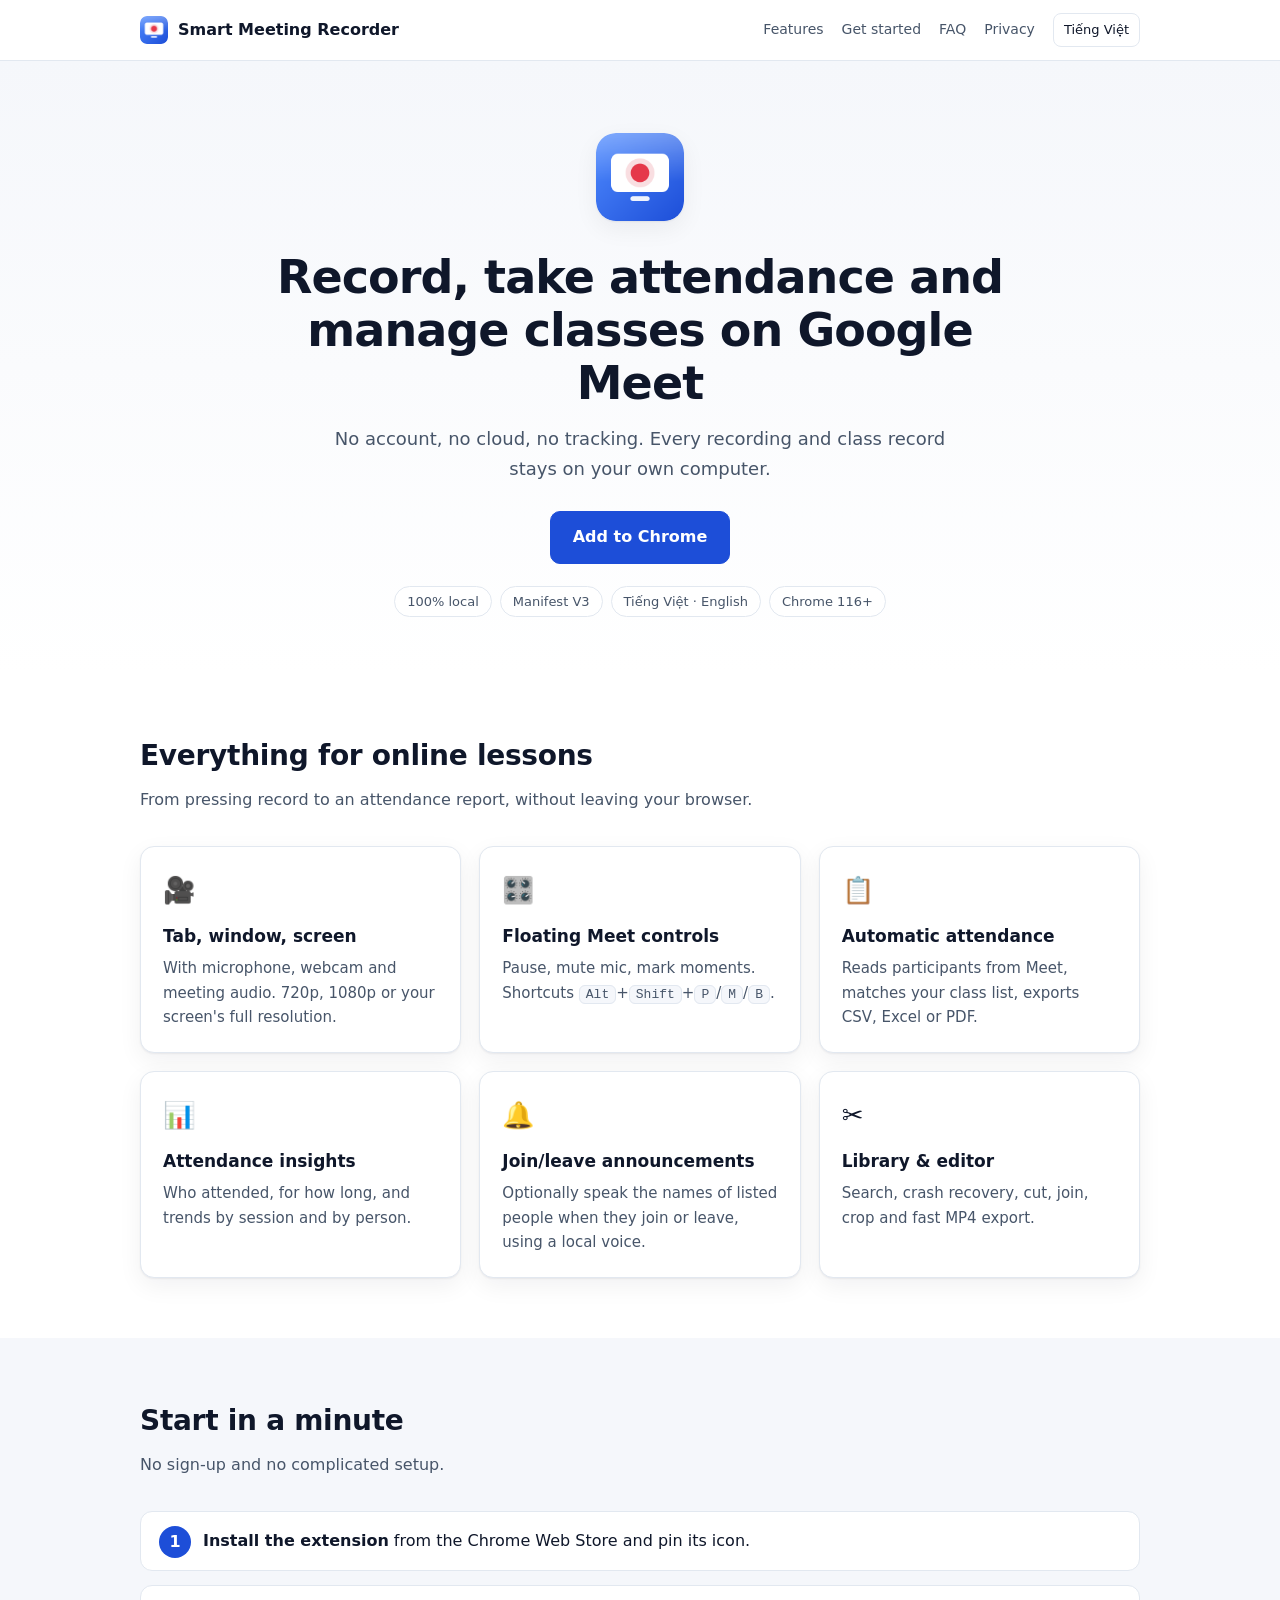
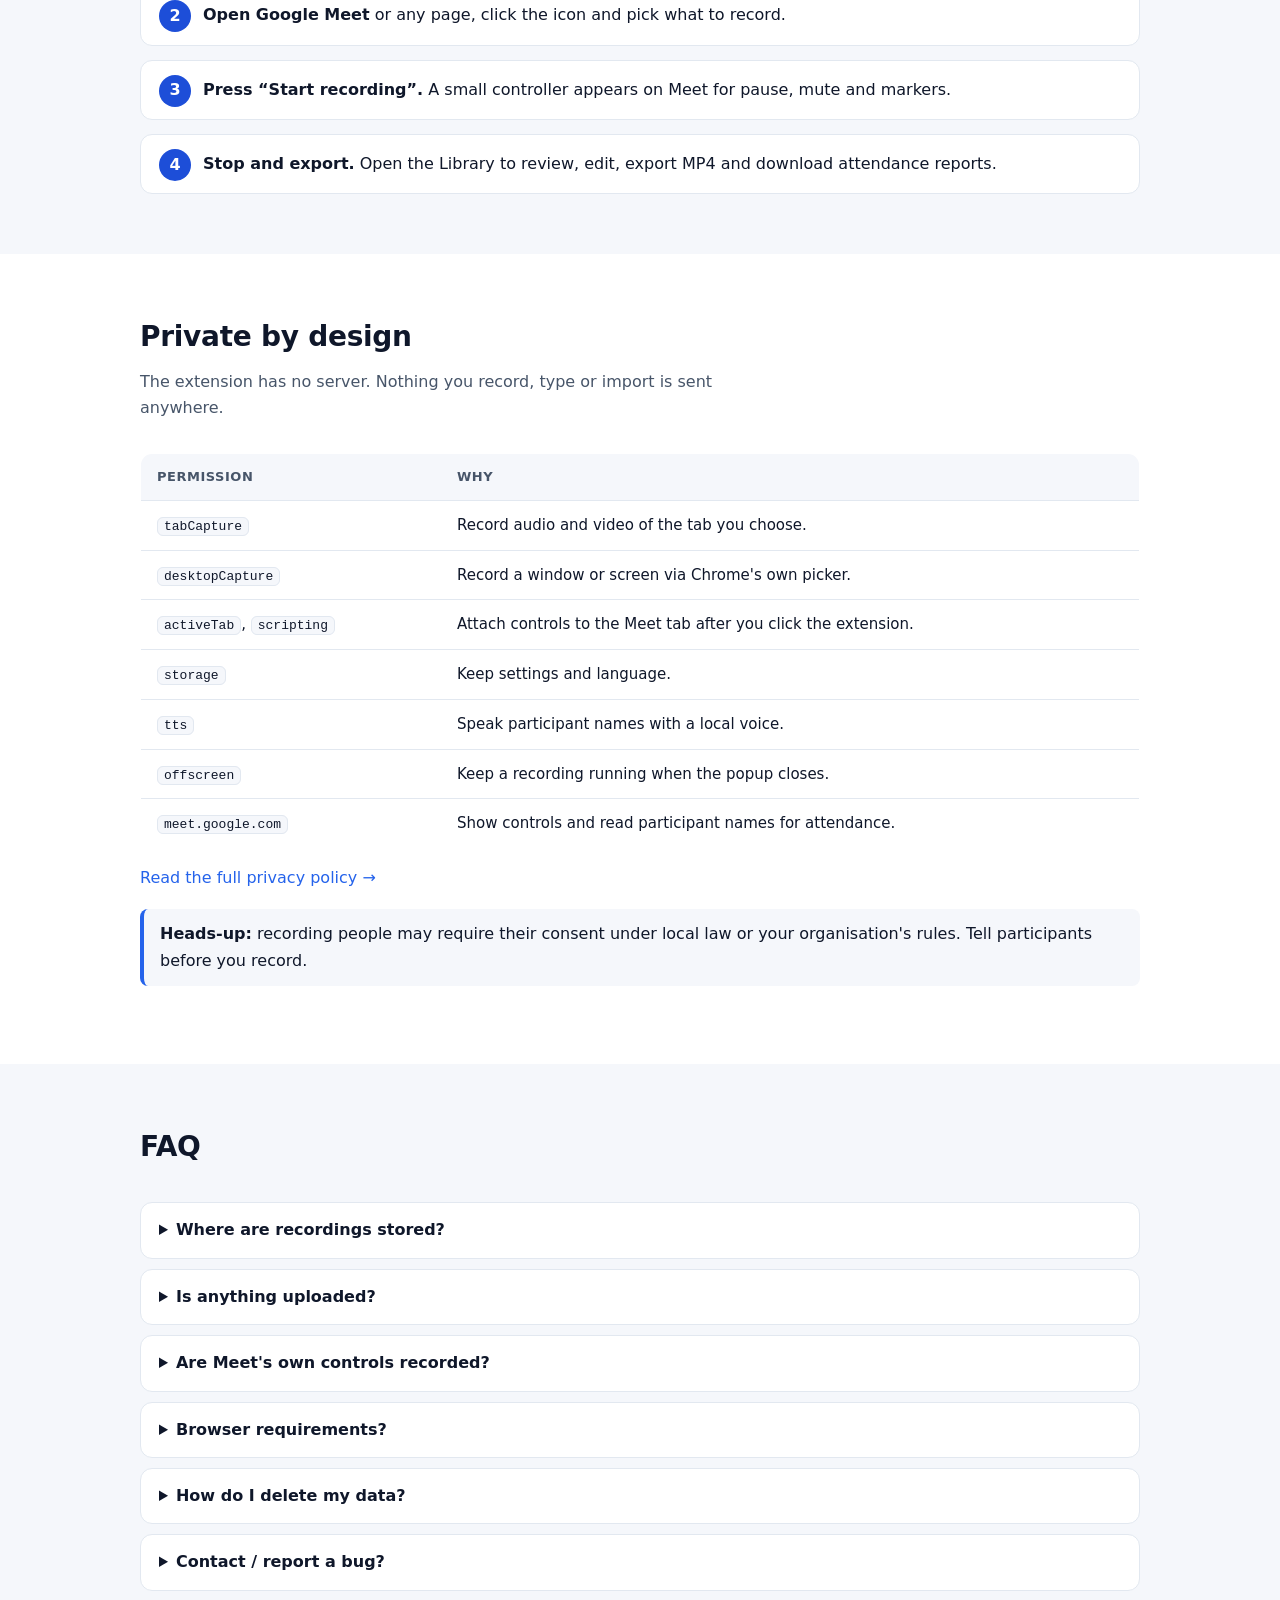
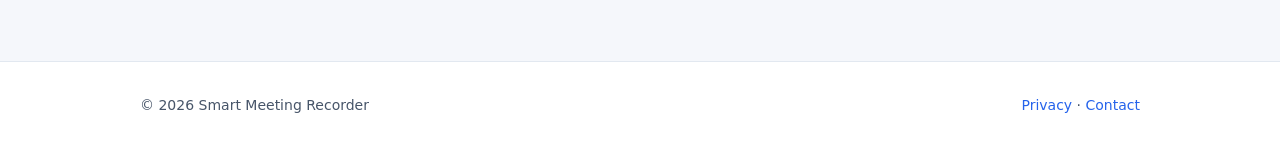
==== index.html @ 521e9485 "Initial site: Smart Meeting Recorder landing and privacy policy Co-Authored-By: Claude Sonnet 5.5 <n" ====
<!doctype html>
<html lang="vi">
<head>
<meta charset="utf-8">
<meta name="viewport" content="width=device-width,initial-scale=1">
<title>Smart Meeting Recorder & Classroom Manager</title>
<meta name="description" content="Ghi hình, điểm danh và quản lý lớp học cho Google Meet. Mọi dữ liệu nằm trên máy bạn. / Record, take attendance and manage classes on Google Meet — 100% local.">
<link rel="icon" href="favicon.png">
<link rel="stylesheet" href="style.css">
<script src="lang.js"></script>
</head>
<body data-tvi="Smart Meeting Recorder & Classroom Manager — Ghi hình Google Meet" data-ten="Smart Meeting Recorder & Classroom Manager — Record Google Meet">
<header class="nav"><div class="wrap">
  <a class="brand" href="./"><img src="icon-128.png" alt=""><span>Smart Meeting Recorder</span></a>
  <nav>
    <a class="hide-sm" href="#features"><span data-l="vi">Tính năng</span><span data-l="en">Features</span></a>
    <a class="hide-sm" href="#start"><span data-l="vi">Bắt đầu</span><span data-l="en">Get started</span></a>
    <a class="hide-sm" href="#faq">FAQ</a>
    <a href="privacy.html"><span data-l="vi">Quyền riêng tư</span><span data-l="en">Privacy</span></a>
    <button class="lang" id="lang" type="button">English</button>
  </nav>
</div></header>

<main>
<div class="hero"><div class="wrap">
  <img class="logo" src="icon-128.png" alt="Smart Meeting Recorder">
  <h1><span data-l="vi">Ghi hình, điểm danh và quản lý lớp học trên Google Meet</span><span data-l="en">Record, take attendance and manage classes on Google Meet</span></h1>
  <p class="lead"><span data-l="vi">Không tài khoản, không đám mây, không theo dõi. Mọi bản ghi và dữ liệu lớp nằm ngay trên máy của bạn.</span><span data-l="en">No account, no cloud, no tracking. Every recording and class record stays on your own computer.</span></p>
  <div class="btns">
    <a class="btn primary" href="__STORE_URL__"><span data-l="vi">Cài từ Chrome Web Store</span><span data-l="en">Add to Chrome</span></a>
  </div>
  <div class="badges"><span class="badge">100% local</span><span class="badge">Manifest V3</span><span class="badge">Tiếng Việt · English</span><span class="badge">Chrome 116+</span></div>
</div></div>

<section id="features"><div class="wrap">
  <h2><span data-l="vi">Mọi thứ cho buổi học trực tuyến</span><span data-l="en">Everything for online lessons</span></h2>
  <p class="sub"><span data-l="vi">Từ lúc bấm ghi đến lúc có báo cáo chuyên cần, không cần rời trình duyệt.</span><span data-l="en">From pressing record to an attendance report, without leaving your browser.</span></p>
  <div class="grid">
    <div class="card"><div class="ic">🎥</div><h3><span data-l="vi">Ghi tab, cửa sổ, màn hình</span><span data-l="en">Tab, window, screen</span></h3><p><span data-l="vi">Kèm micro, webcam và âm thanh cuộc họp. 720p, 1080p hoặc độ phân giải thật của màn hình.</span><span data-l="en">With microphone, webcam and meeting audio. 720p, 1080p or your screen's full resolution.</span></p></div>
    <div class="card"><div class="ic">🎛️</div><h3><span data-l="vi">Điều khiển nổi trên Meet</span><span data-l="en">Floating Meet controls</span></h3><p><span data-l="vi">Tạm dừng, tắt mic, đánh dấu mốc. Phím tắt <kbd>Alt</kbd>+<kbd>Shift</kbd>+<kbd>P</kbd>/<kbd>M</kbd>/<kbd>B</kbd>.</span><span data-l="en">Pause, mute mic, mark moments. Shortcuts <kbd>Alt</kbd>+<kbd>Shift</kbd>+<kbd>P</kbd>/<kbd>M</kbd>/<kbd>B</kbd>.</span></p></div>
    <div class="card"><div class="ic">📋</div><h3><span data-l="vi">Điểm danh tự động</span><span data-l="en">Automatic attendance</span></h3><p><span data-l="vi">Đọc người tham gia từ Meet, ghép với danh sách lớp, xuất CSV, Excel hoặc PDF.</span><span data-l="en">Reads participants from Meet, matches your class list, exports CSV, Excel or PDF.</span></p></div>
    <div class="card"><div class="ic">📊</div><h3><span data-l="vi">Thống kê chuyên cần</span><span data-l="en">Attendance insights</span></h3><p><span data-l="vi">Ai tham dự, bao lâu, xu hướng theo từng buổi và từng học viên.</span><span data-l="en">Who attended, for how long, and trends by session and by person.</span></p></div>
    <div class="card"><div class="ic">🔔</div><h3><span data-l="vi">Đọc thông báo ra/vào</span><span data-l="en">Join/leave announcements</span></h3><p><span data-l="vi">Tùy chọn đọc tên người trong danh sách khi họ vào hoặc rời phòng, bằng giọng đọc cục bộ.</span><span data-l="en">Optionally speak the names of listed people when they join or leave, using a local voice.</span></p></div>
    <div class="card"><div class="ic">✂️</div><h3><span data-l="vi">Thư viện &amp; trình chỉnh sửa</span><span data-l="en">Library &amp; editor</span></h3><p><span data-l="vi">Tìm kiếm, khôi phục khi sự cố, cắt, ghép, cắt khung hình và xuất MP4 nhanh.</span><span data-l="en">Search, crash recovery, cut, join, crop and fast MP4 export.</span></p></div>
  </div>
</div></section>

<section class="alt" id="start"><div class="wrap">
  <h2><span data-l="vi">Bắt đầu trong một phút</span><span data-l="en">Start in a minute</span></h2>
  <p class="sub"><span data-l="vi">Không cần đăng ký hay cấu hình phức tạp.</span><span data-l="en">No sign-up and no complicated setup.</span></p>
  <ol class="steps">
    <li><span data-l="vi"><b>Cài extension</b> từ Chrome Web Store và ghim biểu tượng lên thanh công cụ.</span><span data-l="en"><b>Install the extension</b> from the Chrome Web Store and pin its icon.</span></li>
    <li><span data-l="vi"><b>Mở Google Meet</b> hoặc bất kỳ trang nào, bấm biểu tượng và chọn nguồn ghi.</span><span data-l="en"><b>Open Google Meet</b> or any page, click the icon and pick what to record.</span></li>
    <li><span data-l="vi"><b>Bấm “Bắt đầu ghi”.</b> Thanh điều khiển nhỏ xuất hiện trên Meet để tạm dừng, tắt mic hay đánh dấu.</span><span data-l="en"><b>Press “Start recording”.</b> A small controller appears on Meet for pause, mute and markers.</span></li>
    <li><span data-l="vi"><b>Dừng và xuất.</b> Mở Thư viện để xem, chỉnh sửa, xuất MP4 và tải báo cáo điểm danh.</span><span data-l="en"><b>Stop and export.</b> Open the Library to review, edit, export MP4 and download attendance reports.</span></li>
  </ol>
</div></section>

<section id="privacy"><div class="wrap">
  <h2><span data-l="vi">Quyền riêng tư là mặc định</span><span data-l="en">Private by design</span></h2>
  <p class="sub"><span data-l="vi">Extension không có máy chủ. Không gì bạn ghi, gõ hay nhập được gửi đi đâu.</span><span data-l="en">The extension has no server. Nothing you record, type or import is sent anywhere.</span></p>
  <table>
    <tr><th><span data-l="vi">Quyền</span><span data-l="en">Permission</span></th><th><span data-l="vi">Dùng để</span><span data-l="en">Why</span></th></tr>
    <tr><td><code>tabCapture</code></td><td><span data-l="vi">Ghi âm thanh và hình của tab bạn chọn.</span><span data-l="en">Record audio and video of the tab you choose.</span></td></tr>
    <tr><td><code>desktopCapture</code></td><td><span data-l="vi">Ghi cửa sổ hoặc màn hình qua hộp chọn của Chrome.</span><span data-l="en">Record a window or screen via Chrome's own picker.</span></td></tr>
    <tr><td><code>activeTab</code>, <code>scripting</code></td><td><span data-l="vi">Gắn thanh điều khiển vào tab Meet sau khi bạn bấm extension.</span><span data-l="en">Attach controls to the Meet tab after you click the extension.</span></td></tr>
    <tr><td><code>storage</code></td><td><span data-l="vi">Lưu cài đặt và ngôn ngữ.</span><span data-l="en">Keep settings and language.</span></td></tr>
    <tr><td><code>tts</code></td><td><span data-l="vi">Đọc tên người tham gia bằng giọng đọc cục bộ.</span><span data-l="en">Speak participant names with a local voice.</span></td></tr>
    <tr><td><code>offscreen</code></td><td><span data-l="vi">Giữ bản ghi chạy khi popup đóng.</span><span data-l="en">Keep a recording running when the popup closes.</span></td></tr>
    <tr><td><code>meet.google.com</code></td><td><span data-l="vi">Hiện thanh điều khiển và đọc tên người tham gia để điểm danh.</span><span data-l="en">Show controls and read participant names for attendance.</span></td></tr>
  </table>
  <p style="margin-top:16px"><a href="privacy.html"><span data-l="vi">Đọc chính sách quyền riêng tư đầy đủ →</span><span data-l="en">Read the full privacy policy →</span></a></p>
  <div class="note"><span data-l="vi"><b>Lưu ý:</b> ghi hình người khác có thể cần sự đồng ý theo pháp luật hoặc quy định của tổ chức. Hãy thông báo cho người tham gia trước khi ghi.</span><span data-l="en"><b>Heads-up:</b> recording people may require their consent under local law or your organisation's rules. Tell participants before you record.</span></div>
</div></section>

<section class="alt" id="faq"><div class="wrap">
  <h2>FAQ</h2><p class="sub"></p>
  <details><summary><span data-l="vi">Bản ghi được lưu ở đâu?</span><span data-l="en">Where are recordings stored?</span></summary><p><span data-l="vi">Trong bộ nhớ cục bộ của hồ sơ Chrome (IndexedDB). Xuất file khi bạn muốn giữ ngoài trình duyệt.</span><span data-l="en">In your Chrome profile's local storage (IndexedDB). Export a file whenever you want a copy outside the browser.</span></p></details>
  <details><summary><span data-l="vi">Có tải gì lên mạng không?</span><span data-l="en">Is anything uploaded?</span></summary><p><span data-l="vi">Không. Không máy chủ, không thống kê, không quảng cáo, không mã từ xa.</span><span data-l="en">No. No server, no analytics, no ads, no remote code.</span></p></details>
  <details><summary><span data-l="vi">Có ghi lại thanh điều khiển của Meet không?</span><span data-l="en">Are Meet's own controls recorded?</span></summary><p><span data-l="vi">Mặc định video được cắt phía trên thanh điều khiển nên các nút Meet không xuất hiện trong bản ghi. Có thể tắt trong Cài đặt.</span><span data-l="en">By default the video is cropped above the control bar so Meet's buttons stay out of the recording. You can turn this off in Settings.</span></p></details>
  <details><summary><span data-l="vi">Yêu cầu trình duyệt?</span><span data-l="en">Browser requirements?</span></summary><p><span data-l="vi">Chrome (hoặc trình duyệt Chromium) bản 116 trở lên trên máy tính.</span><span data-l="en">Desktop Chrome (or a Chromium browser) version 116 or later.</span></p></details>
  <details><summary><span data-l="vi">Làm sao xóa dữ liệu?</span><span data-l="en">How do I delete my data?</span></summary><p><span data-l="vi">Xóa từng bản ghi hoặc lớp trong Thư viện, hoặc gỡ extension / xóa dữ liệu trang để xóa tất cả.</span><span data-l="en">Delete a recording or class in the Library, or remove the extension / clear its site data to erase everything.</span></p></details>
  <details><summary><span data-l="vi">Liên hệ / báo lỗi?</span><span data-l="en">Contact / report a bug?</span></summary><p><a href="mailto:mvmanh@gmail.com">mvmanh@gmail.com</a></p></details>
</div></section>
</main>

<footer><div class="wrap">
  <span>© 2026 Smart Meeting Recorder</span>
  <span><a href="privacy.html"><span data-l="vi">Quyền riêng tư</span><span data-l="en">Privacy</span></a> · <a href="mailto:mvmanh@gmail.com"><span data-l="vi">Liên hệ</span><span data-l="en">Contact</span></a></span>
</div></footer>
</body></html>
---- style.css ----
:root{--bg:#fff;--bg2:#f5f7fb;--fg:#0f172a;--muted:#475569;--line:#e2e8f0;--brand:#2563eb;--brand-d:#1d4ed8;--card:#fff;--shadow:0 1px 2px rgba(15,23,42,.06),0 8px 24px rgba(15,23,42,.06)}
@media (prefers-color-scheme:dark){:root{--bg:#0b1220;--bg2:#101a2e;--fg:#e5e9f2;--muted:#9aa7bd;--line:#1f2b44;--brand:#5b9bff;--brand-d:#3b82f6;--card:#121c33;--shadow:0 1px 2px rgba(0,0,0,.4)}}
*{box-sizing:border-box}html{scroll-behavior:smooth}
body{margin:0;background:var(--bg);color:var(--fg);font:16px/1.65 system-ui,-apple-system,"Segoe UI",Roboto,"Helvetica Neue",Arial,sans-serif}
a{color:var(--brand);text-decoration:none}a:hover{text-decoration:underline}
.wrap{max-width:1040px;margin:0 auto;padding:0 20px}
header.nav{position:sticky;top:0;z-index:10;background:color-mix(in srgb,var(--bg) 88%,transparent);backdrop-filter:blur(10px);border-bottom:1px solid var(--line)}
.nav .wrap{display:flex;align-items:center;gap:20px;height:60px}
.brand{display:flex;align-items:center;gap:10px;font-weight:700;color:var(--fg)}.brand img{width:28px;height:28px;border-radius:7px}
.nav nav{margin-left:auto;display:flex;align-items:center;gap:18px;font-size:14px}.nav nav a{color:var(--muted)}.nav nav a:hover{color:var(--fg);text-decoration:none}
.lang{border:1px solid var(--line);background:var(--card);color:var(--fg);border-radius:8px;padding:5px 10px;font:inherit;font-size:13px;cursor:pointer}
.hero{padding:72px 0 56px;background:linear-gradient(180deg,var(--bg2),var(--bg));text-align:center}
.hero img.logo{width:88px;height:88px;border-radius:20px;box-shadow:var(--shadow)}
.hero h1{font-size:clamp(28px,5vw,46px);line-height:1.15;margin:22px auto 14px;max-width:760px;letter-spacing:-.02em}
.hero p.lead{font-size:18px;color:var(--muted);max-width:640px;margin:0 auto 28px}
.btns{display:flex;gap:12px;justify-content:center;flex-wrap:wrap}
.btn{display:inline-block;padding:12px 22px;border-radius:10px;font-weight:600;border:1px solid var(--line);background:var(--card);color:var(--fg)}
.btn:hover{text-decoration:none;border-color:var(--brand)}
.btn.primary{background:var(--brand-d);border-color:var(--brand-d);color:#fff}.btn.primary:hover{filter:brightness(1.08)}
.badges{margin-top:22px;display:flex;gap:8px;justify-content:center;flex-wrap:wrap}
.badge{font-size:13px;padding:4px 12px;border-radius:99px;background:var(--card);border:1px solid var(--line);color:var(--muted)}
section{padding:60px 0}section.alt{background:var(--bg2)}
h2{font-size:28px;letter-spacing:-.01em;margin:0 0 8px}.sub{color:var(--muted);margin:0 0 32px;max-width:640px}
.grid{display:grid;gap:18px;grid-template-columns:repeat(auto-fit,minmax(260px,1fr))}
.card{background:var(--card);border:1px solid var(--line);border-radius:14px;padding:22px;box-shadow:var(--shadow)}
.card h3{margin:0 0 6px;font-size:17px}.card p{margin:0;color:var(--muted);font-size:15px}.card .ic{font-size:26px;margin-bottom:10px}
ol.steps{counter-reset:s;list-style:none;padding:0;margin:0;display:grid;gap:14px}
ol.steps li{counter-increment:s;background:var(--card);border:1px solid var(--line);border-radius:12px;padding:16px 18px 16px 62px;position:relative}
ol.steps li:before{content:counter(s);position:absolute;left:18px;top:14px;width:32px;height:32px;border-radius:50%;background:var(--brand-d);color:#fff;font-weight:700;display:grid;place-items:center}
table{width:100%;border-collapse:collapse;background:var(--card);border:1px solid var(--line);border-radius:12px;overflow:hidden;font-size:15px}
th,td{text-align:left;padding:12px 16px;border-bottom:1px solid var(--line);vertical-align:top}th{background:var(--bg2);font-size:13px;text-transform:uppercase;letter-spacing:.04em;color:var(--muted)}tr:last-child td{border-bottom:0}
code,kbd{font:13px ui-monospace,SFMono-Regular,Menlo,monospace;background:var(--bg2);border:1px solid var(--line);border-radius:6px;padding:1px 6px}
details{background:var(--card);border:1px solid var(--line);border-radius:12px;padding:14px 18px;margin-bottom:10px}summary{cursor:pointer;font-weight:600}details p{color:var(--muted);margin:10px 0 0}
footer{border-top:1px solid var(--line);padding:32px 0;color:var(--muted);font-size:14px}footer .wrap{display:flex;gap:16px;flex-wrap:wrap;justify-content:space-between}
.doc{max-width:780px;padding:48px 20px 72px}.doc h1{font-size:34px;margin:0 0 6px}.doc h2{font-size:22px;margin:36px 0 10px}.doc h3{font-size:17px;margin:22px 0 6px}.doc .meta{color:var(--muted);margin-bottom:28px}.doc ul{padding-left:22px}
.note{background:var(--bg2);border-left:4px solid var(--brand);padding:12px 16px;border-radius:8px;margin:18px 0}
[data-l]{display:none}html[lang=vi] [data-l=vi],html[lang=en] [data-l=en]{display:revert}
@media(max-width:640px){.nav nav a.hide-sm{display:none}.hero{padding:48px 0 36px}th,td{padding:10px}}
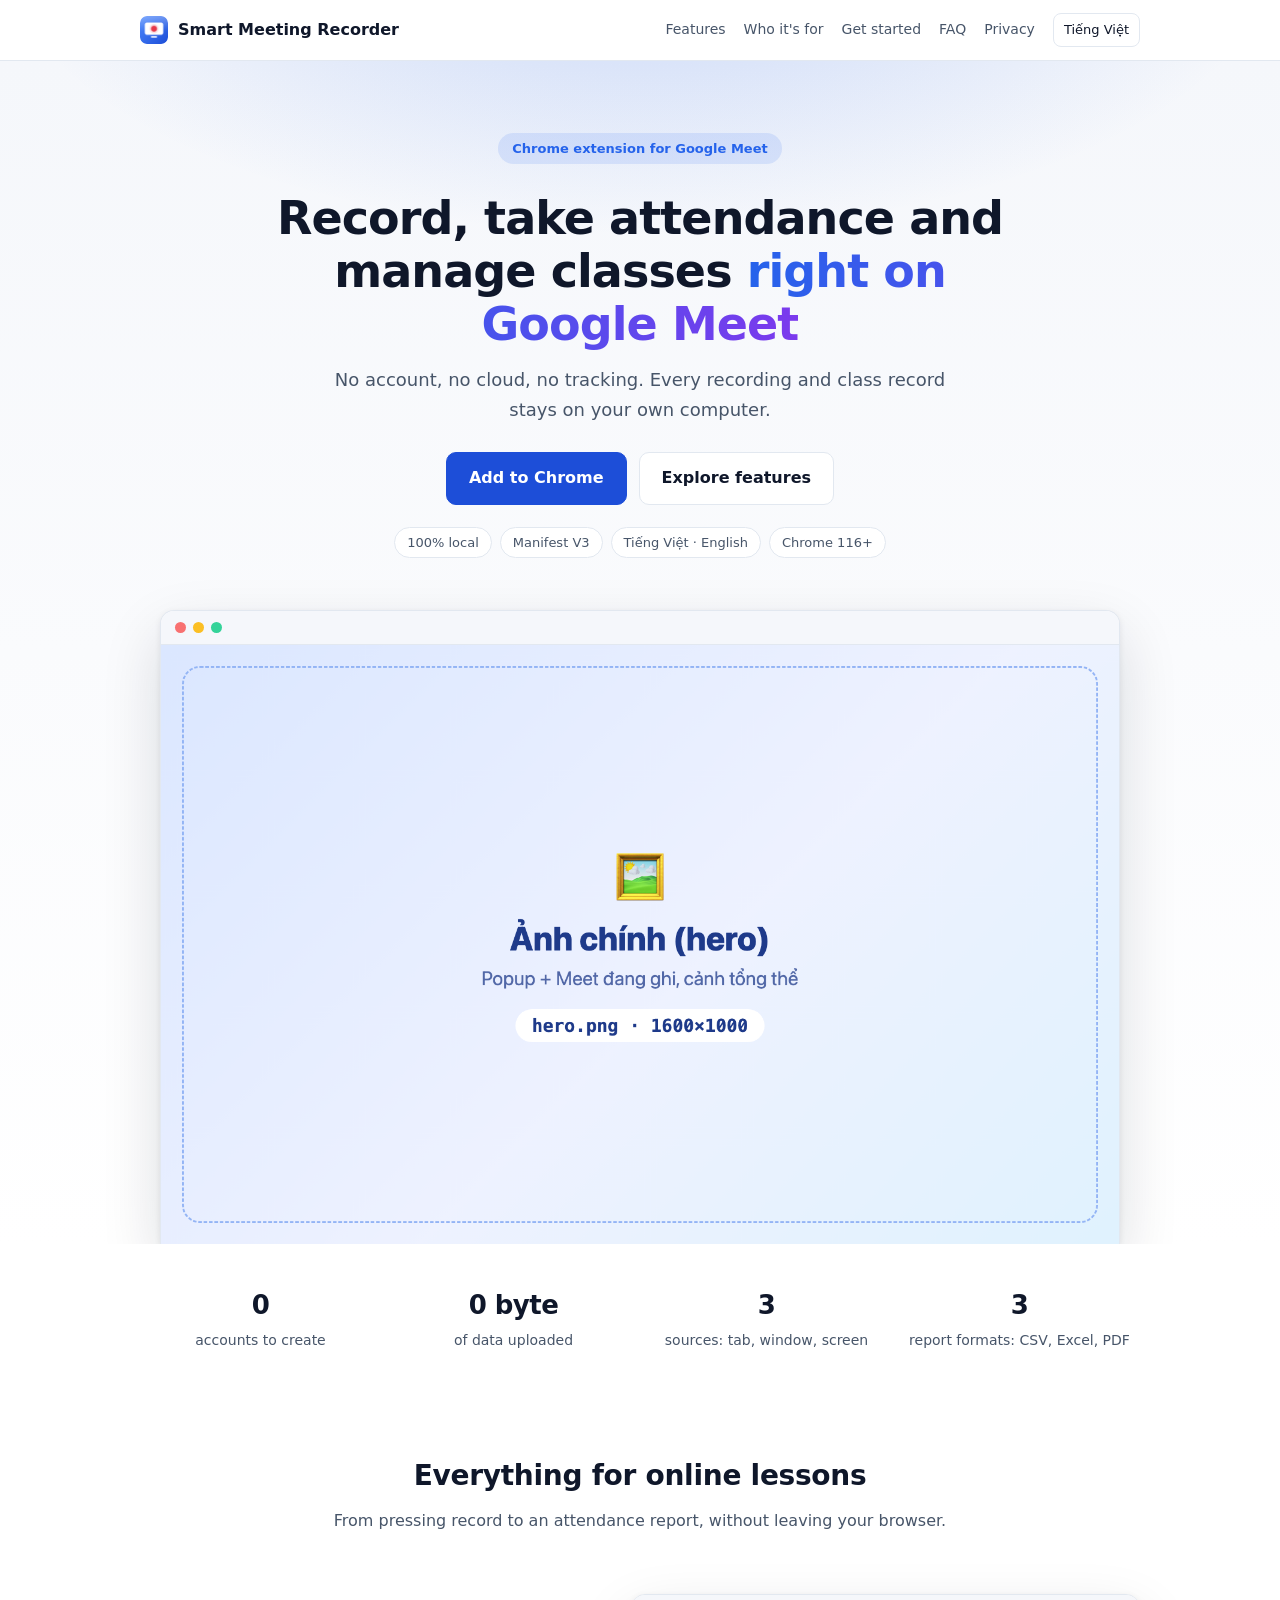
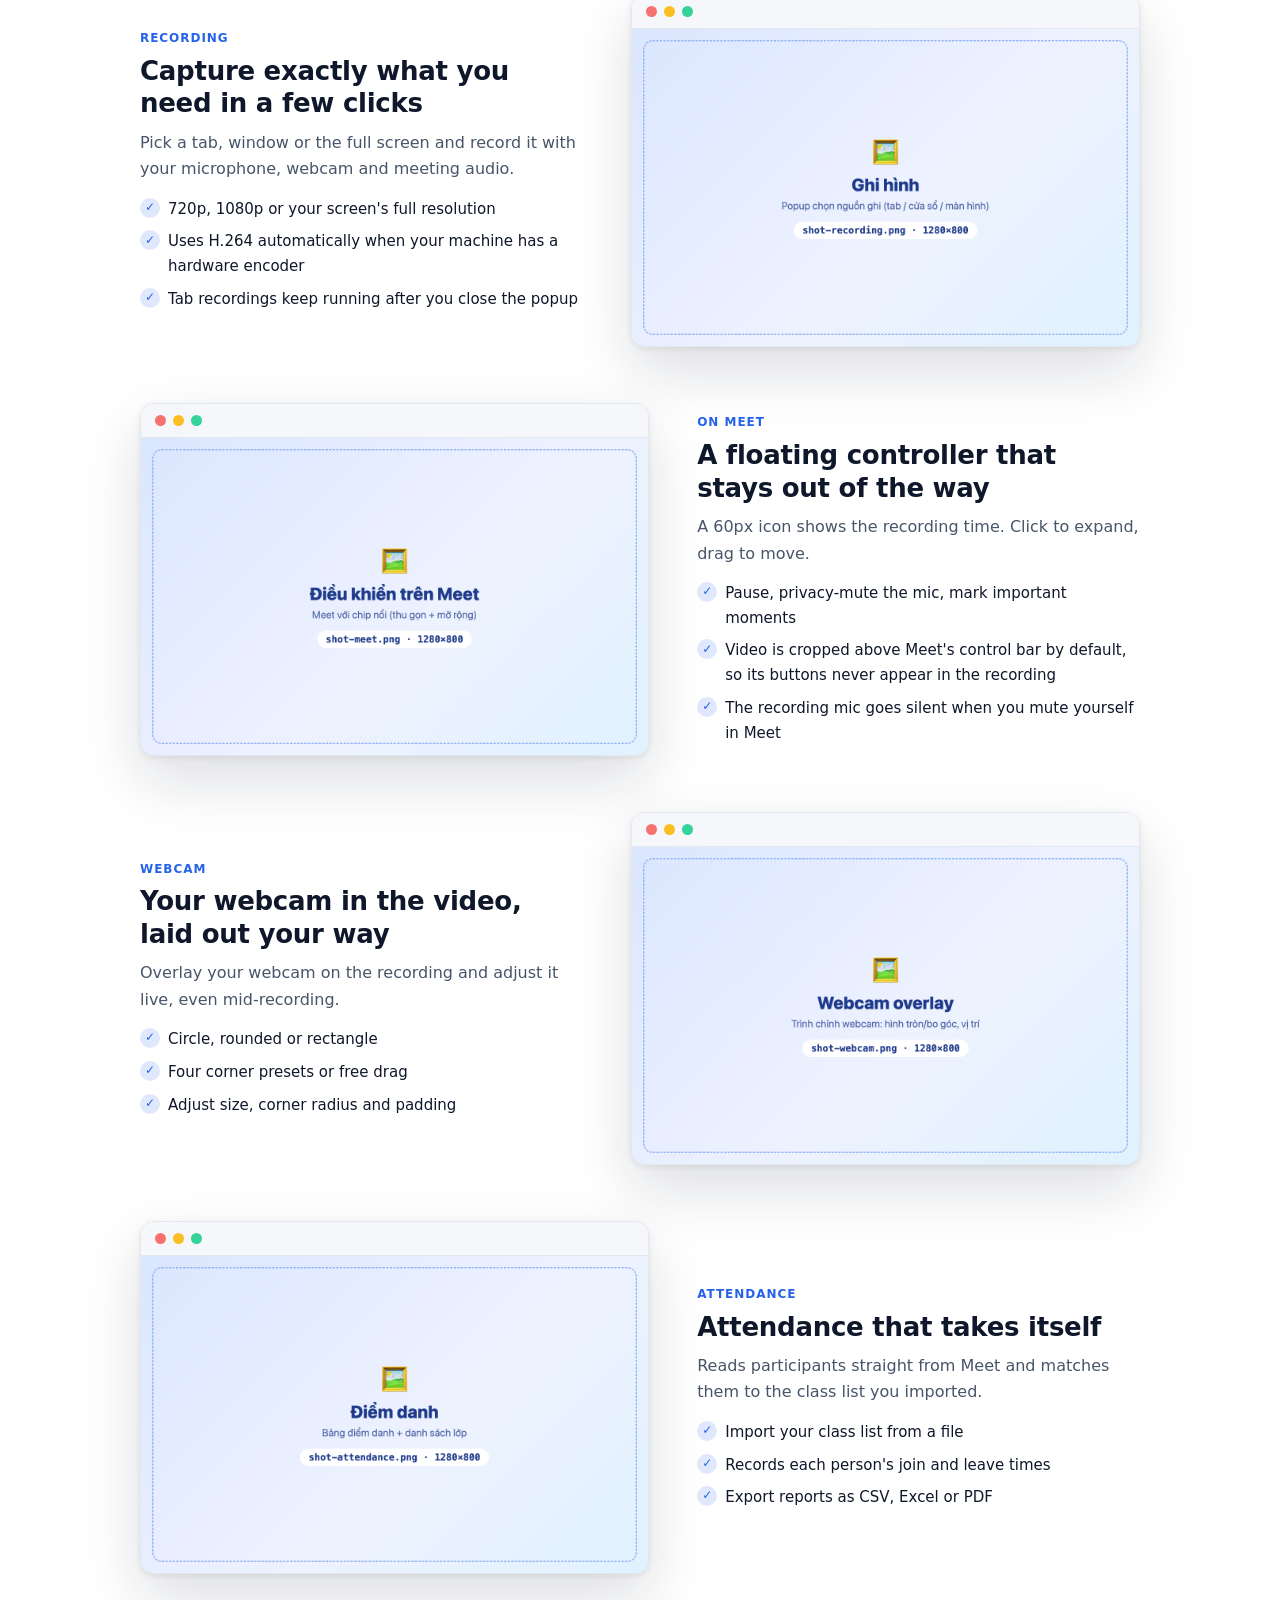
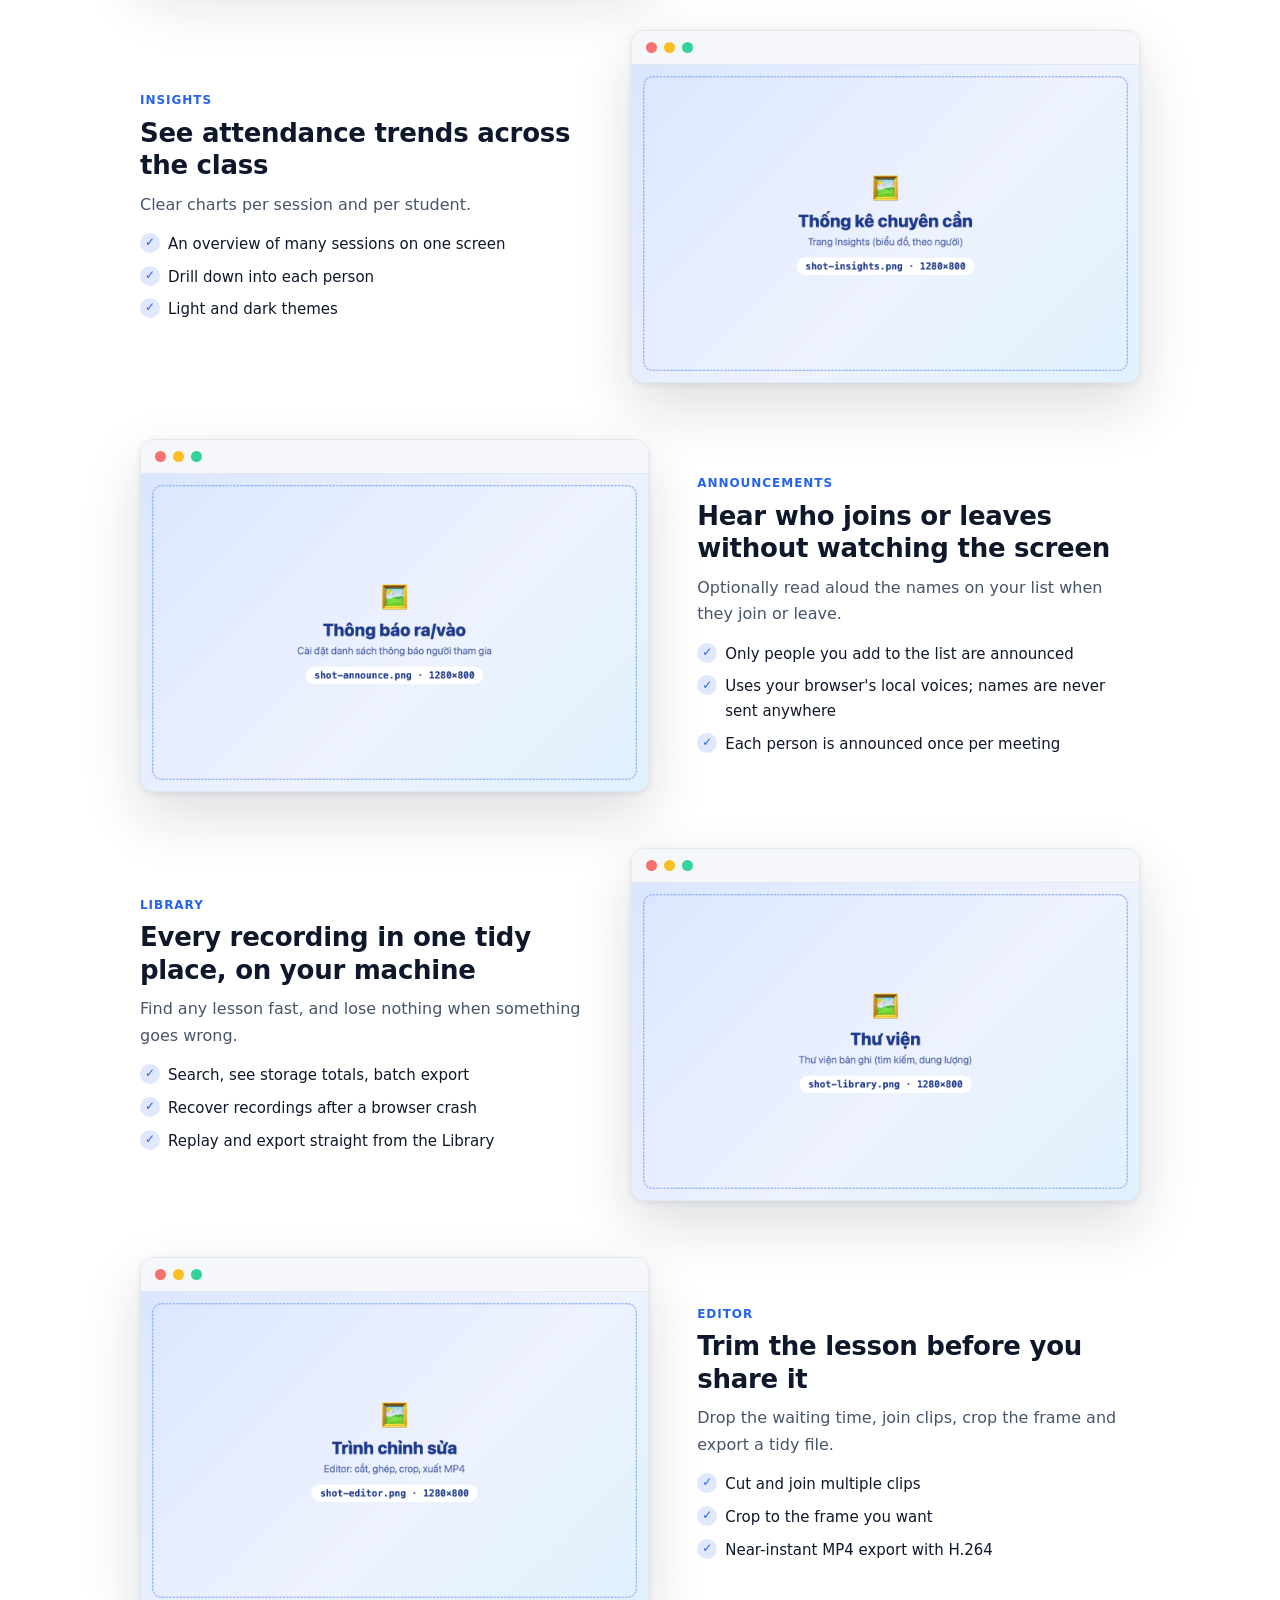
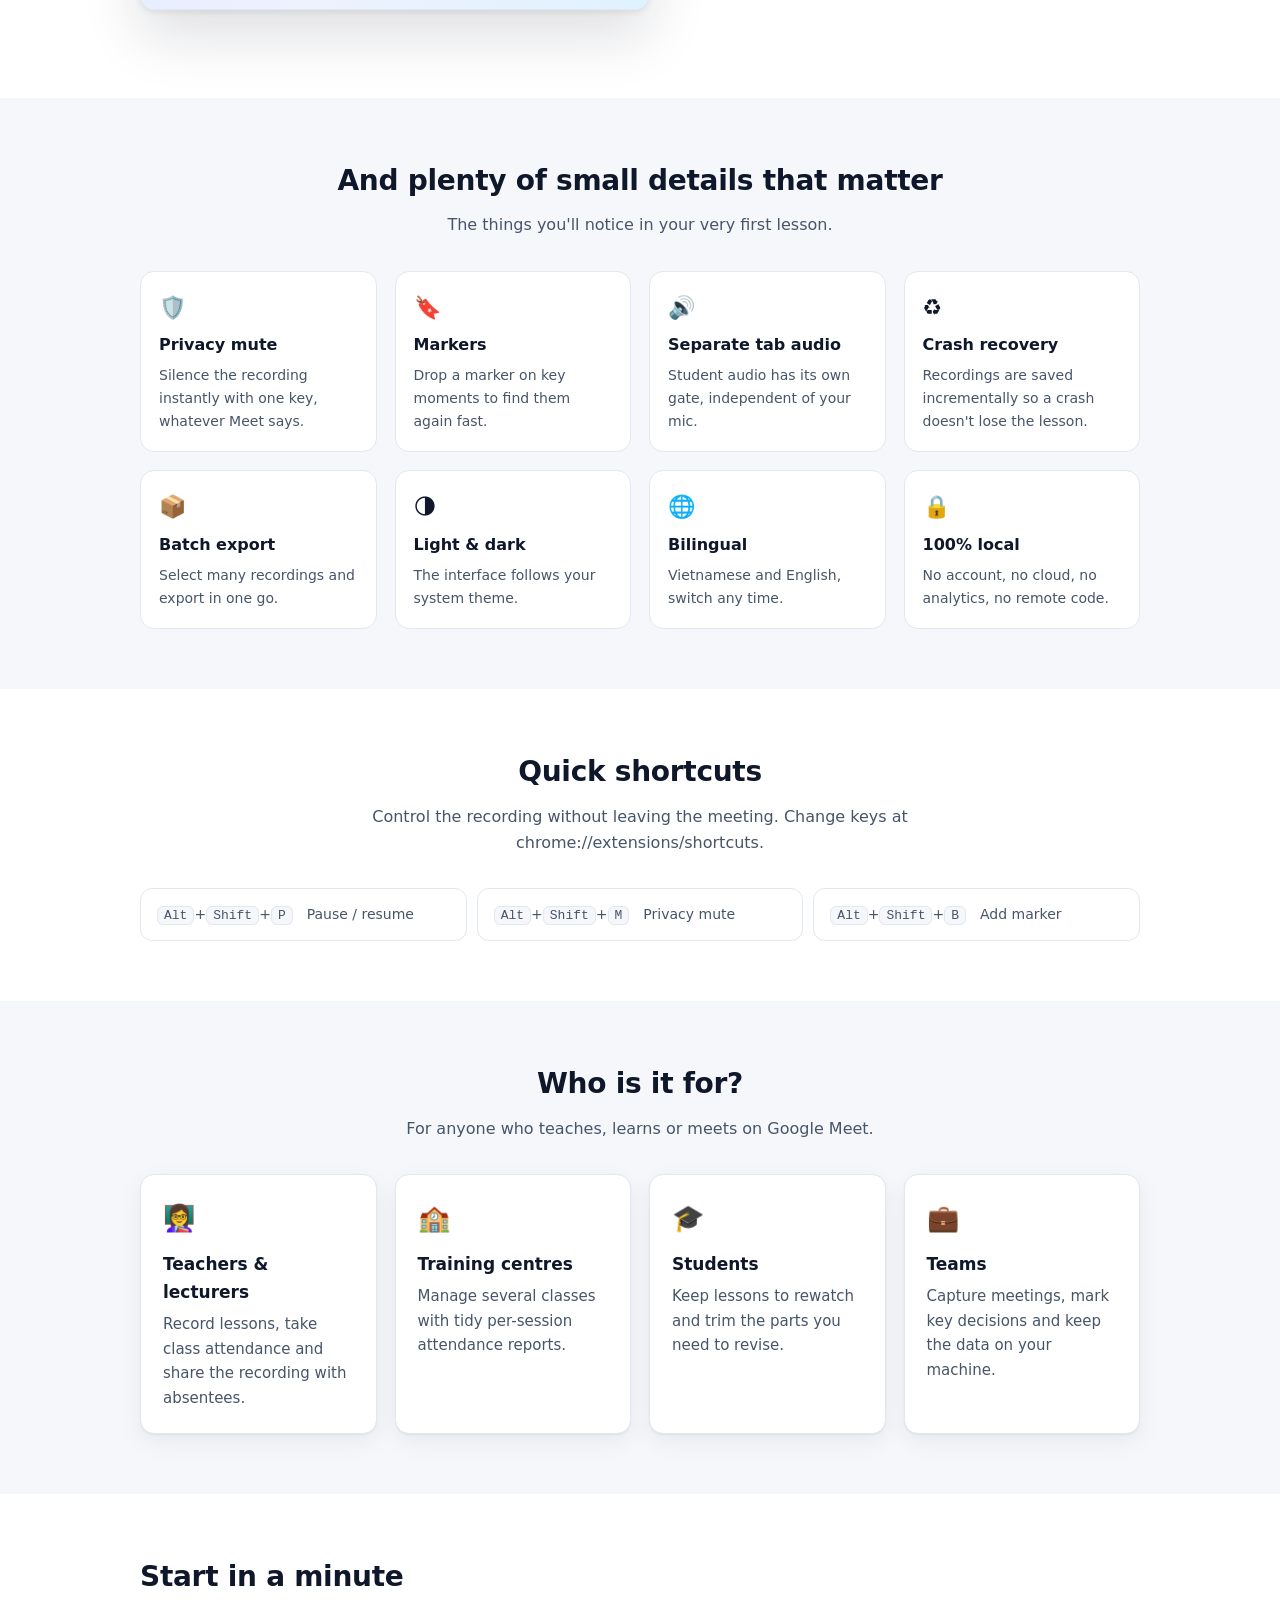
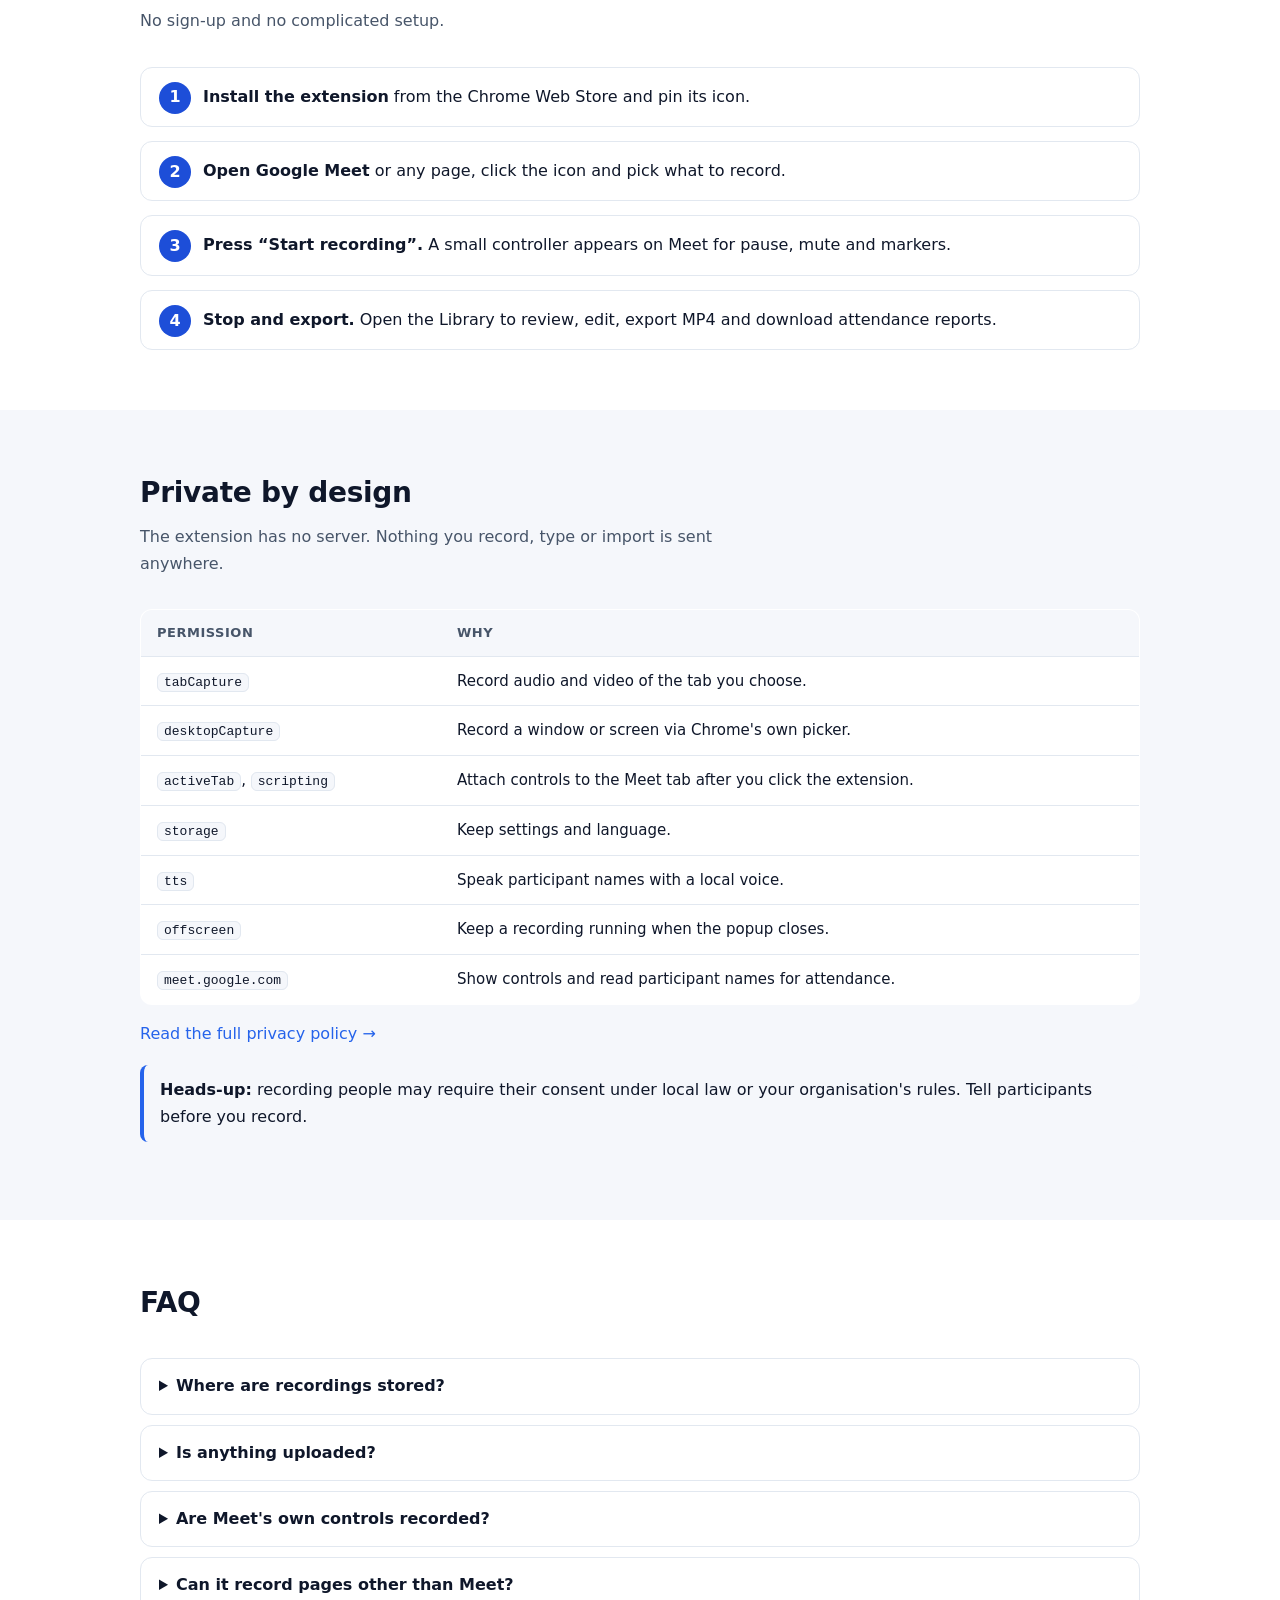
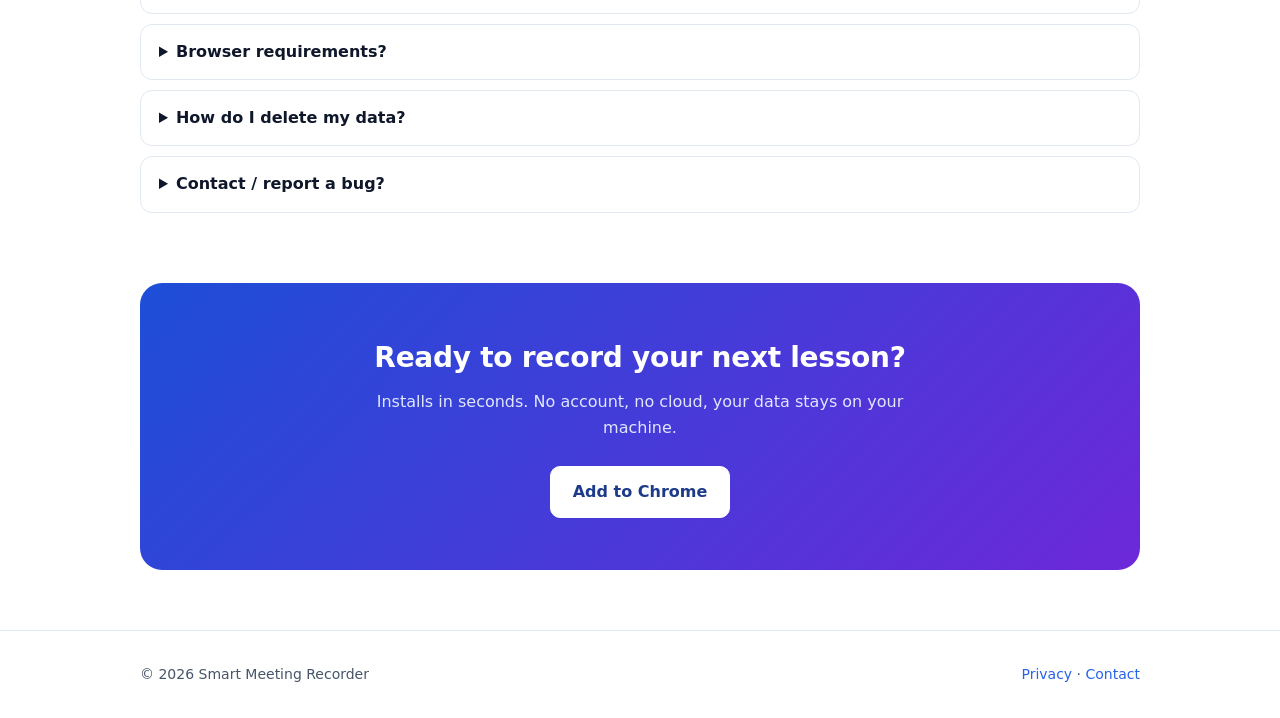
==== commit b64f47a0: "Expand feature showcase with placeholder screenshots Co-Authored-By: Claude Sonnet 5.5 <noreply@anth" ====
--- a/index.html
+++ b/index.html
@@ -5,6 +5,11 @@
 <meta name="viewport" content="width=device-width,initial-scale=1">
 <title>Smart Meeting Recorder & Classroom Manager</title>
 <meta name="description" content="Ghi hình, điểm danh và quản lý lớp học cho Google Meet. Mọi dữ liệu nằm trên máy bạn. / Record, take attendance and manage classes on Google Meet — 100% local.">
+<meta property="og:type" content="website">
+<meta property="og:title" content="Smart Meeting Recorder & Classroom Manager">
+<meta property="og:description" content="Record, take attendance and manage classes on Google Meet. 100% local.">
+<meta property="og:image" content="https://mvmanh.github.io/smart-meeting-recorder/img/og.png">
+<meta name="twitter:card" content="summary_large_image">
 <link rel="icon" href="favicon.png">
 <link rel="stylesheet" href="style.css">
 <script src="lang.js"></script>
@@ -14,6 +19,7 @@
   <a class="brand" href="./"><img src="icon-128.png" alt=""><span>Smart Meeting Recorder</span></a>
   <nav>
     <a class="hide-sm" href="#features"><span data-l="vi">Tính năng</span><span data-l="en">Features</span></a>
+    <a class="hide-sm" href="#who"><span data-l="vi">Dành cho ai</span><span data-l="en">Who it's for</span></a>
     <a class="hide-sm" href="#start"><span data-l="vi">Bắt đầu</span><span data-l="en">Get started</span></a>
     <a class="hide-sm" href="#faq">FAQ</a>
     <a href="privacy.html"><span data-l="vi">Quyền riêng tư</span><span data-l="en">Privacy</span></a>
@@ -23,29 +29,51 @@
 
 <main>
 <div class="hero"><div class="wrap">
-  <img class="logo" src="icon-128.png" alt="Smart Meeting Recorder">
-  <h1><span data-l="vi">Ghi hình, điểm danh và quản lý lớp học trên Google Meet</span><span data-l="en">Record, take attendance and manage classes on Google Meet</span></h1>
+  <span class="eyebrow"><span data-l="vi">Tiện ích Chrome cho Google Meet</span><span data-l="en">Chrome extension for Google Meet</span></span>
+  <h1><span data-l="vi">Ghi hình, điểm danh và quản lý lớp học <span class="grad">ngay trên Google Meet</span></span><span data-l="en">Record, take attendance and manage classes <span class="grad">right on Google Meet</span></span></h1>
   <p class="lead"><span data-l="vi">Không tài khoản, không đám mây, không theo dõi. Mọi bản ghi và dữ liệu lớp nằm ngay trên máy của bạn.</span><span data-l="en">No account, no cloud, no tracking. Every recording and class record stays on your own computer.</span></p>
   <div class="btns">
     <a class="btn primary" href="__STORE_URL__"><span data-l="vi">Cài từ Chrome Web Store</span><span data-l="en">Add to Chrome</span></a>
+    <a class="btn" href="#features"><span data-l="vi">Khám phá tính năng</span><span data-l="en">Explore features</span></a>
   </div>
   <div class="badges"><span class="badge">100% local</span><span class="badge">Manifest V3</span><span class="badge">Tiếng Việt · English</span><span class="badge">Chrome 116+</span></div>
+  <div class="frame hero-shot"><div class="bar"><i></i><i></i><i></i></div><img src="img/hero.png" alt="Smart Meeting Recorder đang ghi một buổi học trên Google Meet" width="1600" height="1000"></div>
+</div></div>
+
+<div class="wrap"><div class="stats">
+  <div class="stat"><b>0</b><span><span data-l="vi">tài khoản cần đăng ký</span><span data-l="en">accounts to create</span></span></div>
+  <div class="stat"><b>0 byte</b><span><span data-l="vi">dữ liệu gửi lên mạng</span><span data-l="en">of data uploaded</span></span></div>
+  <div class="stat"><b>3</b><span><span data-l="vi">nguồn ghi: tab, cửa sổ, màn hình</span><span data-l="en">sources: tab, window, screen</span></span></div>
+  <div class="stat"><b>3</b><span><span data-l="vi">định dạng báo cáo: CSV, Excel, PDF</span><span data-l="en">report formats: CSV, Excel, PDF</span></span></div>
 </div></div>
 
 <section id="features"><div class="wrap">
-  <h2><span data-l="vi">Mọi thứ cho buổi học trực tuyến</span><span data-l="en">Everything for online lessons</span></h2>
-  <p class="sub"><span data-l="vi">Từ lúc bấm ghi đến lúc có báo cáo chuyên cần, không cần rời trình duyệt.</span><span data-l="en">From pressing record to an attendance report, without leaving your browser.</span></p>
-  <div class="grid">
-    <div class="card"><div class="ic">🎥</div><h3><span data-l="vi">Ghi tab, cửa sổ, màn hình</span><span data-l="en">Tab, window, screen</span></h3><p><span data-l="vi">Kèm micro, webcam và âm thanh cuộc họp. 720p, 1080p hoặc độ phân giải thật của màn hình.</span><span data-l="en">With microphone, webcam and meeting audio. 720p, 1080p or your screen's full resolution.</span></p></div>
-    <div class="card"><div class="ic">🎛️</div><h3><span data-l="vi">Điều khiển nổi trên Meet</span><span data-l="en">Floating Meet controls</span></h3><p><span data-l="vi">Tạm dừng, tắt mic, đánh dấu mốc. Phím tắt <kbd>Alt</kbd>+<kbd>Shift</kbd>+<kbd>P</kbd>/<kbd>M</kbd>/<kbd>B</kbd>.</span><span data-l="en">Pause, mute mic, mark moments. Shortcuts <kbd>Alt</kbd>+<kbd>Shift</kbd>+<kbd>P</kbd>/<kbd>M</kbd>/<kbd>B</kbd>.</span></p></div>
-    <div class="card"><div class="ic">📋</div><h3><span data-l="vi">Điểm danh tự động</span><span data-l="en">Automatic attendance</span></h3><p><span data-l="vi">Đọc người tham gia từ Meet, ghép với danh sách lớp, xuất CSV, Excel hoặc PDF.</span><span data-l="en">Reads participants from Meet, matches your class list, exports CSV, Excel or PDF.</span></p></div>
-    <div class="card"><div class="ic">📊</div><h3><span data-l="vi">Thống kê chuyên cần</span><span data-l="en">Attendance insights</span></h3><p><span data-l="vi">Ai tham dự, bao lâu, xu hướng theo từng buổi và từng học viên.</span><span data-l="en">Who attended, for how long, and trends by session and by person.</span></p></div>
-    <div class="card"><div class="ic">🔔</div><h3><span data-l="vi">Đọc thông báo ra/vào</span><span data-l="en">Join/leave announcements</span></h3><p><span data-l="vi">Tùy chọn đọc tên người trong danh sách khi họ vào hoặc rời phòng, bằng giọng đọc cục bộ.</span><span data-l="en">Optionally speak the names of listed people when they join or leave, using a local voice.</span></p></div>
-    <div class="card"><div class="ic">✂️</div><h3><span data-l="vi">Thư viện &amp; trình chỉnh sửa</span><span data-l="en">Library &amp; editor</span></h3><p><span data-l="vi">Tìm kiếm, khôi phục khi sự cố, cắt, ghép, cắt khung hình và xuất MP4 nhanh.</span><span data-l="en">Search, crash recovery, cut, join, crop and fast MP4 export.</span></p></div>
+  <div class="center"><h2><span data-l="vi">Mọi thứ cho buổi học trực tuyến</span><span data-l="en">Everything for online lessons</span></h2>
+  <p class="sub"><span data-l="vi">Từ lúc bấm ghi đến lúc có báo cáo chuyên cần, không cần rời trình duyệt.</span><span data-l="en">From pressing record to an attendance report, without leaving your browser.</span></p></div>
+  <div class="show"><div class="txt"><div class="tag"><span data-l="vi">Ghi hình</span><span data-l="en">Recording</span></div><h3><span data-l="vi">Ghi đúng thứ bạn cần, chỉ với vài cú bấm</span><span data-l="en">Capture exactly what you need in a few clicks</span></h3><p><span data-l="vi">Chọn tab, cửa sổ hoặc toàn màn hình rồi ghi, kèm micro, webcam và âm thanh cuộc họp.</span><span data-l="en">Pick a tab, window or the full screen and record it with your microphone, webcam and meeting audio.</span></p><ul class="ticks"><li><span data-l="vi">720p, 1080p hoặc độ phân giải thật của màn hình</span><span data-l="en">720p, 1080p or your screen's full resolution</span></li><li><span data-l="vi">Tự dùng H.264 khi máy có chip mã hóa phần cứng</span><span data-l="en">Uses H.264 automatically when your machine has a hardware encoder</span></li><li><span data-l="vi">Bản ghi tab tiếp tục chạy khi bạn đóng popup</span><span data-l="en">Tab recordings keep running after you close the popup</span></li></ul></div><div class="frame"><div class=bar><i></i><i></i><i></i></div><img src="img/shot-recording.png" alt="Giao diện chọn nguồn ghi" loading="lazy" width="1280" height="800"></div></div><div class="show rev"><div class="txt"><div class="tag"><span data-l="vi">Trên Meet</span><span data-l="en">On Meet</span></div><h3><span data-l="vi">Thanh điều khiển nổi, gọn và không vướng</span><span data-l="en">A floating controller that stays out of the way</span></h3><p><span data-l="vi">Một biểu tượng 60px hiển thị thời gian ghi. Bấm để mở rộng, kéo để di chuyển.</span><span data-l="en">A 60px icon shows the recording time. Click to expand, drag to move.</span></p><ul class="ticks"><li><span data-l="vi">Tạm dừng, tắt mic riêng tư, đánh dấu mốc quan trọng</span><span data-l="en">Pause, privacy-mute the mic, mark important moments</span></li><li><span data-l="vi">Mặc định cắt video phía trên thanh điều khiển nên các nút của Meet không lọt vào bản ghi</span><span data-l="en">Video is cropped above Meet's control bar by default, so its buttons never appear in the recording</span></li><li><span data-l="vi">Mic ghi tự im lặng khi bạn tắt mic trên Meet</span><span data-l="en">The recording mic goes silent when you mute yourself in Meet</span></li></ul></div><div class="frame"><div class=bar><i></i><i></i><i></i></div><img src="img/shot-meet.png" alt="Thanh điều khiển nổi trên Meet" loading="lazy" width="1280" height="800"></div></div><div class="show"><div class="txt"><div class="tag"><span data-l="vi">Webcam</span><span data-l="en">Webcam</span></div><h3><span data-l="vi">Webcam hiện trong video, theo cách bạn muốn</span><span data-l="en">Your webcam in the video, laid out your way</span></h3><p><span data-l="vi">Chèn webcam vào bản ghi và chỉnh trực tiếp, ngay cả khi đang ghi.</span><span data-l="en">Overlay your webcam on the recording and adjust it live, even mid-recording.</span></p><ul class="ticks"><li><span data-l="vi">Hình tròn, bo góc hoặc chữ nhật</span><span data-l="en">Circle, rounded or rectangle</span></li><li><span data-l="vi">Bốn vị trí góc có sẵn hoặc kéo tự do</span><span data-l="en">Four corner presets or free drag</span></li><li><span data-l="vi">Chỉnh kích thước, độ bo và khoảng cách lề</span><span data-l="en">Adjust size, corner radius and padding</span></li></ul></div><div class="frame"><div class=bar><i></i><i></i><i></i></div><img src="img/shot-webcam.png" alt="Trình chỉnh webcam" loading="lazy" width="1280" height="800"></div></div><div class="show rev"><div class="txt"><div class="tag"><span data-l="vi">Điểm danh</span><span data-l="en">Attendance</span></div><h3><span data-l="vi">Điểm danh tự động, không cần ghi tay</span><span data-l="en">Attendance that takes itself</span></h3><p><span data-l="vi">Đọc người tham gia trực tiếp từ Meet, ghép với danh sách lớp bạn đã nhập.</span><span data-l="en">Reads participants straight from Meet and matches them to the class list you imported.</span></p><ul class="ticks"><li><span data-l="vi">Nhập danh sách lớp từ file</span><span data-l="en">Import your class list from a file</span></li><li><span data-l="vi">Ghi giờ vào, giờ ra của từng người</span><span data-l="en">Records each person's join and leave times</span></li><li><span data-l="vi">Xuất báo cáo CSV, Excel hoặc PDF</span><span data-l="en">Export reports as CSV, Excel or PDF</span></li></ul></div><div class="frame"><div class=bar><i></i><i></i><i></i></div><img src="img/shot-attendance.png" alt="Bảng điểm danh" loading="lazy" width="1280" height="800"></div></div><div class="show"><div class="txt"><div class="tag"><span data-l="vi">Thống kê</span><span data-l="en">Insights</span></div><h3><span data-l="vi">Nhìn ra xu hướng chuyên cần của cả lớp</span><span data-l="en">See attendance trends across the class</span></h3><p><span data-l="vi">Biểu đồ trực quan theo từng buổi học và theo từng học viên.</span><span data-l="en">Clear charts per session and per student.</span></p><ul class="ticks"><li><span data-l="vi">Tổng quan nhiều buổi học trong một màn hình</span><span data-l="en">An overview of many sessions on one screen</span></li><li><span data-l="vi">Xem chi tiết từng người</span><span data-l="en">Drill down into each person</span></li><li><span data-l="vi">Hỗ trợ giao diện sáng và tối</span><span data-l="en">Light and dark themes</span></li></ul></div><div class="frame"><div class=bar><i></i><i></i><i></i></div><img src="img/shot-insights.png" alt="Trang thống kê" loading="lazy" width="1280" height="800"></div></div><div class="show rev"><div class="txt"><div class="tag"><span data-l="vi">Thông báo</span><span data-l="en">Announcements</span></div><h3><span data-l="vi">Nghe tên người vào/ra mà không cần nhìn màn hình</span><span data-l="en">Hear who joins or leaves without watching the screen</span></h3><p><span data-l="vi">Tùy chọn đọc to tên người trong danh sách của bạn khi họ vào hoặc rời phòng.</span><span data-l="en">Optionally read aloud the names on your list when they join or leave.</span></p><ul class="ticks"><li><span data-l="vi">Chỉ đọc những người bạn đưa vào danh sách</span><span data-l="en">Only people you add to the list are announced</span></li><li><span data-l="vi">Dùng giọng đọc cục bộ của trình duyệt, tên không gửi đi đâu</span><span data-l="en">Uses your browser's local voices; names are never sent anywhere</span></li><li><span data-l="vi">Mỗi người chỉ được đọc một lần mỗi cuộc họp</span><span data-l="en">Each person is announced once per meeting</span></li></ul></div><div class="frame"><div class=bar><i></i><i></i><i></i></div><img src="img/shot-announce.png" alt="Cài đặt thông báo" loading="lazy" width="1280" height="800"></div></div><div class="show"><div class="txt"><div class="tag"><span data-l="vi">Thư viện</span><span data-l="en">Library</span></div><h3><span data-l="vi">Mọi bản ghi gọn gàng ở một nơi, ngay trên máy bạn</span><span data-l="en">Every recording in one tidy place, on your machine</span></h3><p><span data-l="vi">Tìm lại buổi học nào cũng nhanh, và không mất gì khi có sự cố.</span><span data-l="en">Find any lesson fast, and lose nothing when something goes wrong.</span></p><ul class="ticks"><li><span data-l="vi">Tìm kiếm, xem dung lượng, xuất hàng loạt</span><span data-l="en">Search, see storage totals, batch export</span></li><li><span data-l="vi">Khôi phục bản ghi khi trình duyệt gặp sự cố</span><span data-l="en">Recover recordings after a browser crash</span></li><li><span data-l="vi">Xem lại và xuất file ngay từ Thư viện</span><span data-l="en">Replay and export straight from the Library</span></li></ul></div><div class="frame"><div class=bar><i></i><i></i><i></i></div><img src="img/shot-library.png" alt="Thư viện bản ghi" loading="lazy" width="1280" height="800"></div></div><div class="show rev"><div class="txt"><div class="tag"><span data-l="vi">Trình chỉnh sửa</span><span data-l="en">Editor</span></div><h3><span data-l="vi">Cắt gọn buổi học trước khi chia sẻ</span><span data-l="en">Trim the lesson before you share it</span></h3><p><span data-l="vi">Bỏ phần chờ, ghép nhiều đoạn, cắt khung hình và xuất file nhẹ nhàng.</span><span data-l="en">Drop the waiting time, join clips, crop the frame and export a tidy file.</span></p><ul class="ticks"><li><span data-l="vi">Cắt và ghép nhiều đoạn</span><span data-l="en">Cut and join multiple clips</span></li><li><span data-l="vi">Cắt khung hình theo ý muốn</span><span data-l="en">Crop to the frame you want</span></li><li><span data-l="vi">Xuất MP4 gần như tức thì khi dùng H.264</span><span data-l="en">Near-instant MP4 export with H.264</span></li></ul></div><div class="frame"><div class=bar><i></i><i></i><i></i></div><img src="img/shot-editor.png" alt="Trình chỉnh sửa video" loading="lazy" width="1280" height="800"></div></div>
+</div></section>
+
+<section class="alt"><div class="wrap">
+  <div class="center"><h2><span data-l="vi">Và còn nhiều chi tiết nhỏ đáng giá</span><span data-l="en">And plenty of small details that matter</span></h2>
+  <p class="sub"><span data-l="vi">Những thứ bạn sẽ nhận ra ngay trong buổi học đầu tiên.</span><span data-l="en">The things you'll notice in your very first lesson.</span></p></div>
+  <div class="grid f4"><div class="card sm"><div class="ic">🛡️</div><h3><span data-l="vi">Chế độ mic riêng tư</span><span data-l="en">Privacy mute</span></h3><p><span data-l="vi">Tắt tiếng bản ghi ngay bằng một phím, bất kể trạng thái trên Meet.</span><span data-l="en">Silence the recording instantly with one key, whatever Meet says.</span></p></div><div class="card sm"><div class="ic">🔖</div><h3><span data-l="vi">Đánh dấu mốc</span><span data-l="en">Markers</span></h3><p><span data-l="vi">Gắn dấu vào những khoảnh khắc quan trọng để tìm lại nhanh.</span><span data-l="en">Drop a marker on key moments to find them again fast.</span></p></div><div class="card sm"><div class="ic">🔊</div><h3><span data-l="vi">Âm thanh tab riêng</span><span data-l="en">Separate tab audio</span></h3><p><span data-l="vi">Âm thanh học viên có cổng điều khiển độc lập với mic của bạn.</span><span data-l="en">Student audio has its own gate, independent of your mic.</span></p></div><div class="card sm"><div class="ic">♻️</div><h3><span data-l="vi">Khôi phục sự cố</span><span data-l="en">Crash recovery</span></h3><p><span data-l="vi">Bản ghi được lưu dần, nên mất điện hay lỗi trình duyệt vẫn cứu được.</span><span data-l="en">Recordings are saved incrementally so a crash doesn't lose the lesson.</span></p></div><div class="card sm"><div class="ic">📦</div><h3><span data-l="vi">Xuất hàng loạt</span><span data-l="en">Batch export</span></h3><p><span data-l="vi">Chọn nhiều bản ghi và xuất một lượt.</span><span data-l="en">Select many recordings and export in one go.</span></p></div><div class="card sm"><div class="ic">🌗</div><h3><span data-l="vi">Sáng & tối</span><span data-l="en">Light & dark</span></h3><p><span data-l="vi">Giao diện tự theo chế độ của hệ thống.</span><span data-l="en">The interface follows your system theme.</span></p></div><div class="card sm"><div class="ic">🌐</div><h3><span data-l="vi">Song ngữ</span><span data-l="en">Bilingual</span></h3><p><span data-l="vi">Tiếng Việt và English, đổi bất cứ lúc nào.</span><span data-l="en">Vietnamese and English, switch any time.</span></p></div><div class="card sm"><div class="ic">🔒</div><h3><span data-l="vi">100% cục bộ</span><span data-l="en">100% local</span></h3><p><span data-l="vi">Không tài khoản, không đám mây, không thống kê, không mã từ xa.</span><span data-l="en">No account, no cloud, no analytics, no remote code.</span></p></div></div>
+</div></section>
+
+<section><div class="wrap">
+  <div class="center"><h2><span data-l="vi">Phím tắt nhanh</span><span data-l="en">Quick shortcuts</span></h2><p class="sub"><span data-l="vi">Điều khiển bản ghi mà không rời cuộc họp. Đổi phím tại chrome://extensions/shortcuts.</span><span data-l="en">Control the recording without leaving the meeting. Change keys at chrome://extensions/shortcuts.</span></p></div>
+  <div class="keys">
+    <div class="key"><span><kbd>Alt</kbd>+<kbd>Shift</kbd>+<kbd>P</kbd></span><span data-l="vi">Tạm dừng / tiếp tục</span><span data-l="en">Pause / resume</span></div>
+    <div class="key"><span><kbd>Alt</kbd>+<kbd>Shift</kbd>+<kbd>M</kbd></span><span data-l="vi">Tắt mic riêng tư</span><span data-l="en">Privacy mute</span></div>
+    <div class="key"><span><kbd>Alt</kbd>+<kbd>Shift</kbd>+<kbd>B</kbd></span><span data-l="vi">Đánh dấu mốc</span><span data-l="en">Add marker</span></div>
   </div>
 </div></section>
 
-<section class="alt" id="start"><div class="wrap">
+<section class="alt" id="who"><div class="wrap">
+  <div class="center"><h2><span data-l="vi">Dành cho ai?</span><span data-l="en">Who is it for?</span></h2><p class="sub"><span data-l="vi">Dành cho bất kỳ ai học, dạy hoặc họp trên Google Meet.</span><span data-l="en">For anyone who teaches, learns or meets on Google Meet.</span></p></div>
+  <div class="who"><div class="card"><div class="ic">👩‍🏫</div><h3><span data-l="vi">Giáo viên & giảng viên</span><span data-l="en">Teachers & lecturers</span></h3><p><span data-l="vi">Ghi buổi dạy, điểm danh lớp và gửi lại bài giảng cho học viên vắng.</span><span data-l="en">Record lessons, take class attendance and share the recording with absentees.</span></p></div><div class="card"><div class="ic">🏫</div><h3><span data-l="vi">Trung tâm & đào tạo</span><span data-l="en">Training centres</span></h3><p><span data-l="vi">Quản lý nhiều lớp, báo cáo chuyên cần gọn gàng theo từng buổi.</span><span data-l="en">Manage several classes with tidy per-session attendance reports.</span></p></div><div class="card"><div class="ic">🎓</div><h3><span data-l="vi">Học viên</span><span data-l="en">Students</span></h3><p><span data-l="vi">Lưu lại buổi học để xem lại, cắt gọn phần cần ôn.</span><span data-l="en">Keep lessons to rewatch and trim the parts you need to revise.</span></p></div><div class="card"><div class="ic">💼</div><h3><span data-l="vi">Nhóm làm việc</span><span data-l="en">Teams</span></h3><p><span data-l="vi">Ghi lại họp, đánh dấu quyết định quan trọng và giữ dữ liệu trong máy.</span><span data-l="en">Capture meetings, mark key decisions and keep the data on your machine.</span></p></div></div>
+</div></section>
+
+<section id="start"><div class="wrap">
   <h2><span data-l="vi">Bắt đầu trong một phút</span><span data-l="en">Start in a minute</span></h2>
   <p class="sub"><span data-l="vi">Không cần đăng ký hay cấu hình phức tạp.</span><span data-l="en">No sign-up and no complicated setup.</span></p>
   <ol class="steps">
@@ -56,7 +84,7 @@
   </ol>
 </div></section>
 
-<section id="privacy"><div class="wrap">
+<section class="alt" id="privacy"><div class="wrap">
   <h2><span data-l="vi">Quyền riêng tư là mặc định</span><span data-l="en">Private by design</span></h2>
   <p class="sub"><span data-l="vi">Extension không có máy chủ. Không gì bạn ghi, gõ hay nhập được gửi đi đâu.</span><span data-l="en">The extension has no server. Nothing you record, type or import is sent anywhere.</span></p>
   <table>
@@ -73,15 +101,22 @@
   <div class="note"><span data-l="vi"><b>Lưu ý:</b> ghi hình người khác có thể cần sự đồng ý theo pháp luật hoặc quy định của tổ chức. Hãy thông báo cho người tham gia trước khi ghi.</span><span data-l="en"><b>Heads-up:</b> recording people may require their consent under local law or your organisation's rules. Tell participants before you record.</span></div>
 </div></section>
 
-<section class="alt" id="faq"><div class="wrap">
+<section id="faq"><div class="wrap">
   <h2>FAQ</h2><p class="sub"></p>
   <details><summary><span data-l="vi">Bản ghi được lưu ở đâu?</span><span data-l="en">Where are recordings stored?</span></summary><p><span data-l="vi">Trong bộ nhớ cục bộ của hồ sơ Chrome (IndexedDB). Xuất file khi bạn muốn giữ ngoài trình duyệt.</span><span data-l="en">In your Chrome profile's local storage (IndexedDB). Export a file whenever you want a copy outside the browser.</span></p></details>
   <details><summary><span data-l="vi">Có tải gì lên mạng không?</span><span data-l="en">Is anything uploaded?</span></summary><p><span data-l="vi">Không. Không máy chủ, không thống kê, không quảng cáo, không mã từ xa.</span><span data-l="en">No. No server, no analytics, no ads, no remote code.</span></p></details>
   <details><summary><span data-l="vi">Có ghi lại thanh điều khiển của Meet không?</span><span data-l="en">Are Meet's own controls recorded?</span></summary><p><span data-l="vi">Mặc định video được cắt phía trên thanh điều khiển nên các nút Meet không xuất hiện trong bản ghi. Có thể tắt trong Cài đặt.</span><span data-l="en">By default the video is cropped above the control bar so Meet's buttons stay out of the recording. You can turn this off in Settings.</span></p></details>
+  <details><summary><span data-l="vi">Có ghi được trang không phải Meet không?</span><span data-l="en">Can it record pages other than Meet?</span></summary><p><span data-l="vi">Có. Bạn có thể ghi bất kỳ tab, cửa sổ hoặc màn hình nào. Thanh điều khiển nổi và điểm danh chỉ hoạt động trên Google Meet.</span><span data-l="en">Yes. You can record any tab, window or screen. The floating controller and attendance work on Google Meet only.</span></p></details>
   <details><summary><span data-l="vi">Yêu cầu trình duyệt?</span><span data-l="en">Browser requirements?</span></summary><p><span data-l="vi">Chrome (hoặc trình duyệt Chromium) bản 116 trở lên trên máy tính.</span><span data-l="en">Desktop Chrome (or a Chromium browser) version 116 or later.</span></p></details>
   <details><summary><span data-l="vi">Làm sao xóa dữ liệu?</span><span data-l="en">How do I delete my data?</span></summary><p><span data-l="vi">Xóa từng bản ghi hoặc lớp trong Thư viện, hoặc gỡ extension / xóa dữ liệu trang để xóa tất cả.</span><span data-l="en">Delete a recording or class in the Library, or remove the extension / clear its site data to erase everything.</span></p></details>
   <details><summary><span data-l="vi">Liên hệ / báo lỗi?</span><span data-l="en">Contact / report a bug?</span></summary><p><a href="mailto:mvmanh@gmail.com">mvmanh@gmail.com</a></p></details>
 </div></section>
+
+<section style="padding-top:0"><div class="wrap"><div class="cta">
+  <h2><span data-l="vi">Sẵn sàng ghi buổi học tiếp theo?</span><span data-l="en">Ready to record your next lesson?</span></h2>
+  <p><span data-l="vi">Cài trong vài giây. Không tài khoản, không đám mây, dữ liệu luôn ở trên máy bạn.</span><span data-l="en">Installs in seconds. No account, no cloud, your data stays on your machine.</span></p>
+  <a class="btn primary" href="__STORE_URL__"><span data-l="vi">Cài từ Chrome Web Store</span><span data-l="en">Add to Chrome</span></a>
+</div></div></section>
 </main>
 
 <footer><div class="wrap">
--- a/style.css
+++ b/style.css
@@ -36,3 +36,40 @@
 .note{background:var(--bg2);border-left:4px solid var(--brand);padding:12px 16px;border-radius:8px;margin:18px 0}
 [data-l]{display:none}html[lang=vi] [data-l=vi],html[lang=en] [data-l=en]{display:revert}
 @media(max-width:640px){.nav nav a.hide-sm{display:none}.hero{padding:48px 0 36px}th,td{padding:10px}}
+/* ---- v2 additions ---- */
+.hero{position:relative;overflow:hidden;padding-bottom:0}
+.hero:before{content:"";position:absolute;inset:-120px -10% auto -10%;height:420px;background:radial-gradient(60% 100% at 50% 0,color-mix(in srgb,var(--brand) 22%,transparent),transparent 70%);pointer-events:none}
+.hero .wrap{position:relative}
+.eyebrow{display:inline-block;font-size:13px;font-weight:600;color:var(--brand);background:color-mix(in srgb,var(--brand) 12%,transparent);padding:5px 14px;border-radius:99px;margin-bottom:6px}
+.grad{background:linear-gradient(90deg,var(--brand),#7c3aed);-webkit-background-clip:text;background-clip:text;color:transparent}
+.frame{border:1px solid var(--line);border-radius:14px;background:var(--card);box-shadow:0 2px 6px rgba(15,23,42,.08),0 24px 60px rgba(15,23,42,.14);overflow:hidden}
+.frame .bar{display:flex;gap:7px;align-items:center;height:34px;padding:0 14px;background:var(--bg2);border-bottom:1px solid var(--line)}
+.frame .bar i{width:11px;height:11px;border-radius:50%;background:#cbd5e1;display:block}
+.frame .bar i:nth-child(1){background:#f87171}.frame .bar i:nth-child(2){background:#fbbf24}.frame .bar i:nth-child(3){background:#34d399}
+.frame img{display:block;width:100%;height:auto}
+.hero-shot{max-width:960px;margin:52px auto 0;border-bottom-left-radius:0;border-bottom-right-radius:0;border-bottom:0}
+.stats{display:grid;grid-template-columns:repeat(auto-fit,minmax(170px,1fr));gap:12px;padding:30px 0}
+.stat{text-align:center;padding:10px}.stat b{display:block;font-size:26px;letter-spacing:-.02em}.stat span{color:var(--muted);font-size:14px}
+.show{display:grid;grid-template-columns:1fr 1.15fr;gap:48px;align-items:center;padding:28px 0}
+.show.rev{grid-template-columns:1.15fr 1fr}.show.rev .txt{order:2}
+.show .tag{font-size:12px;font-weight:700;letter-spacing:.08em;text-transform:uppercase;color:var(--brand)}
+.show h3{font-size:26px;line-height:1.25;margin:6px 0 10px;letter-spacing:-.01em}
+.show p{color:var(--muted);margin:0 0 14px}
+.ticks{list-style:none;padding:0;margin:0;display:grid;gap:8px}
+.ticks li{position:relative;padding-left:28px;font-size:15px}
+.ticks li:before{content:"✓";position:absolute;left:0;top:1px;width:20px;height:20px;border-radius:50%;background:color-mix(in srgb,var(--brand) 15%,transparent);color:var(--brand);font-size:12px;font-weight:700;display:grid;place-items:center}
+.grid.f4{grid-template-columns:repeat(auto-fit,minmax(220px,1fr))}
+.card.sm{padding:18px;box-shadow:none}.card.sm .ic{font-size:22px;margin-bottom:6px}.card.sm h3{font-size:16px}.card.sm p{font-size:14px}
+.card:hover{border-color:color-mix(in srgb,var(--brand) 55%,var(--line))}
+.who{display:grid;gap:18px;grid-template-columns:repeat(auto-fit,minmax(230px,1fr))}
+.who .card{text-align:left}
+.keys{display:grid;gap:10px;grid-template-columns:repeat(auto-fit,minmax(240px,1fr))}
+.key{display:flex;align-items:center;gap:14px;background:var(--card);border:1px solid var(--line);border-radius:12px;padding:14px 16px}
+.key span{color:var(--muted);font-size:14px}
+.cta{background:linear-gradient(135deg,var(--brand-d),#6d28d9);color:#fff;border-radius:22px;padding:52px 28px;text-align:center}
+.cta h2{color:#fff;margin-bottom:8px}.cta p{color:#e0e7ff;margin:0 auto 24px;max-width:560px}
+.cta .btn.primary{background:#fff;color:#1e3a8a;border-color:#fff}
+.center{text-align:center}.center .sub{margin-left:auto;margin-right:auto}
+@media(max-width:820px){.show,.show.rev{grid-template-columns:1fr;gap:22px}.show.rev .txt{order:0}}
+.nav nav a,.brand span{white-space:nowrap}
+@media(max-width:480px){.brand span{display:none}.nav .wrap{gap:10px}.nav nav{gap:12px}}
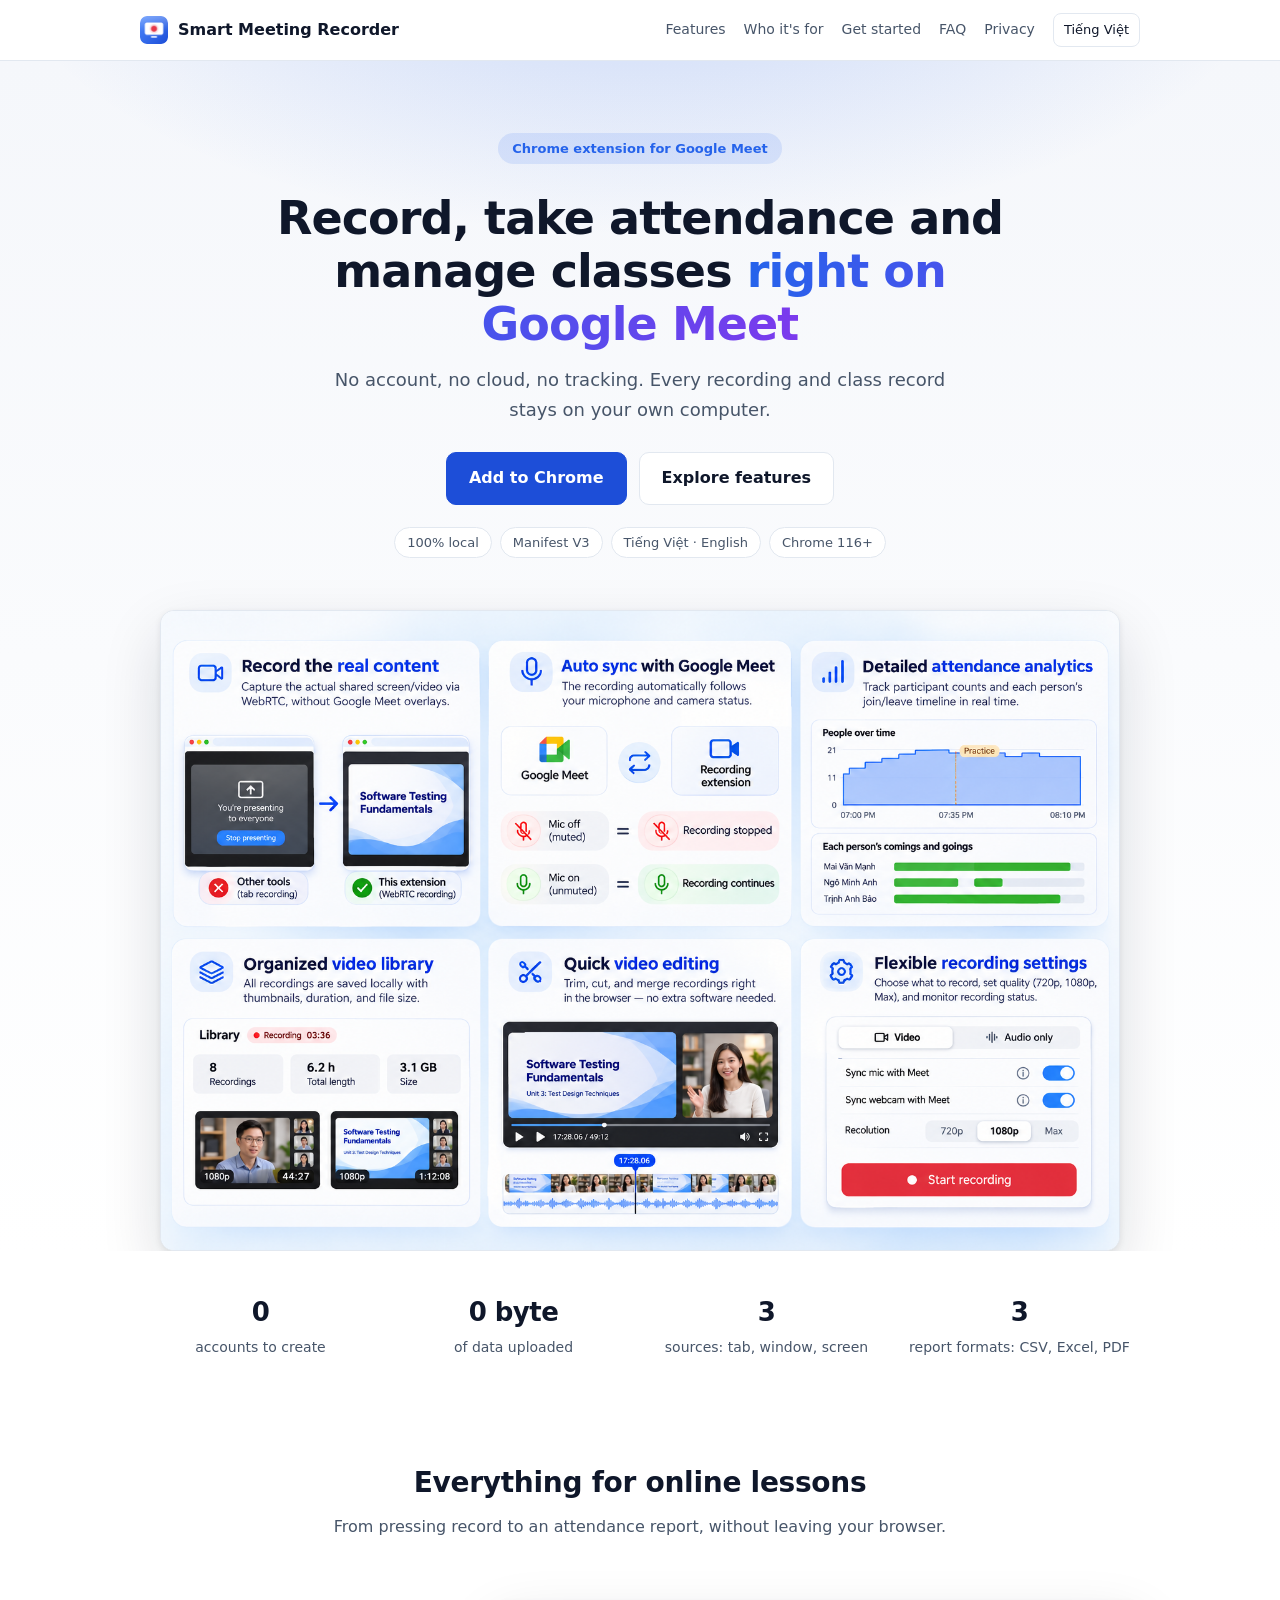
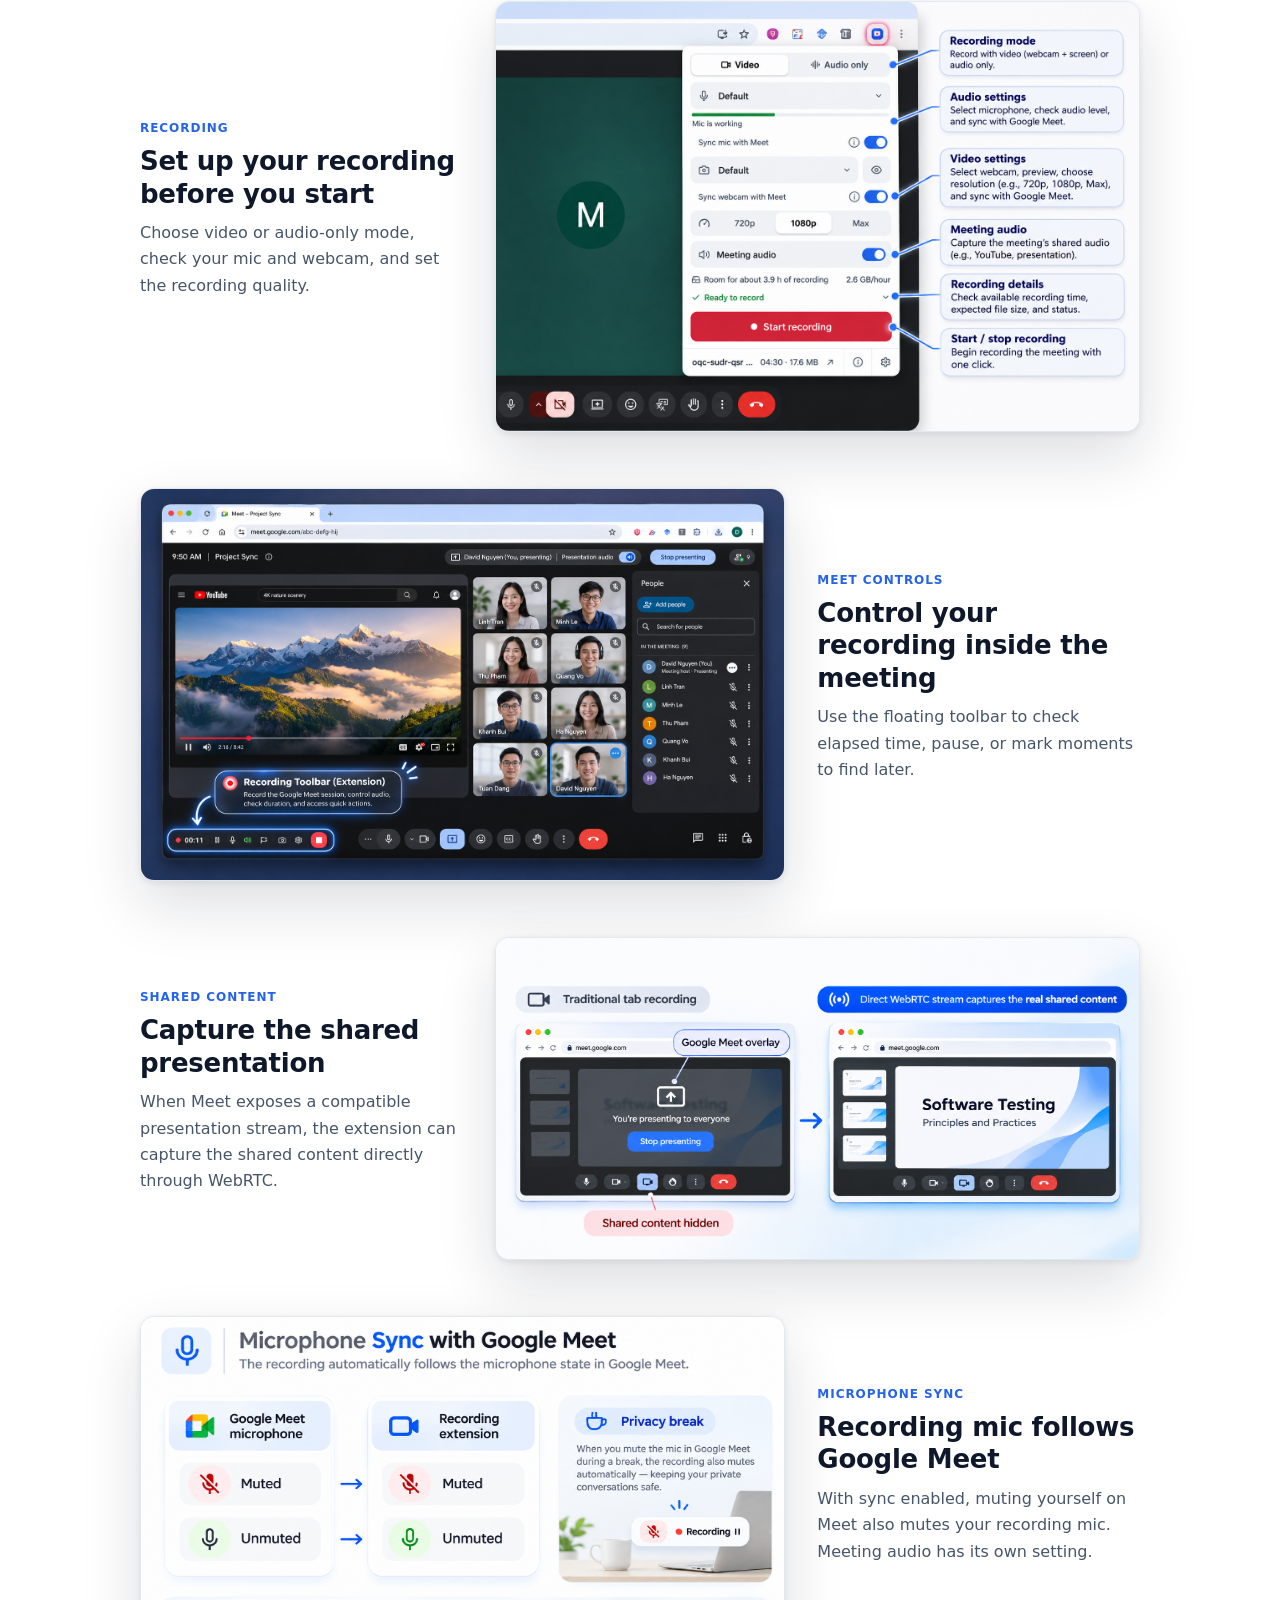
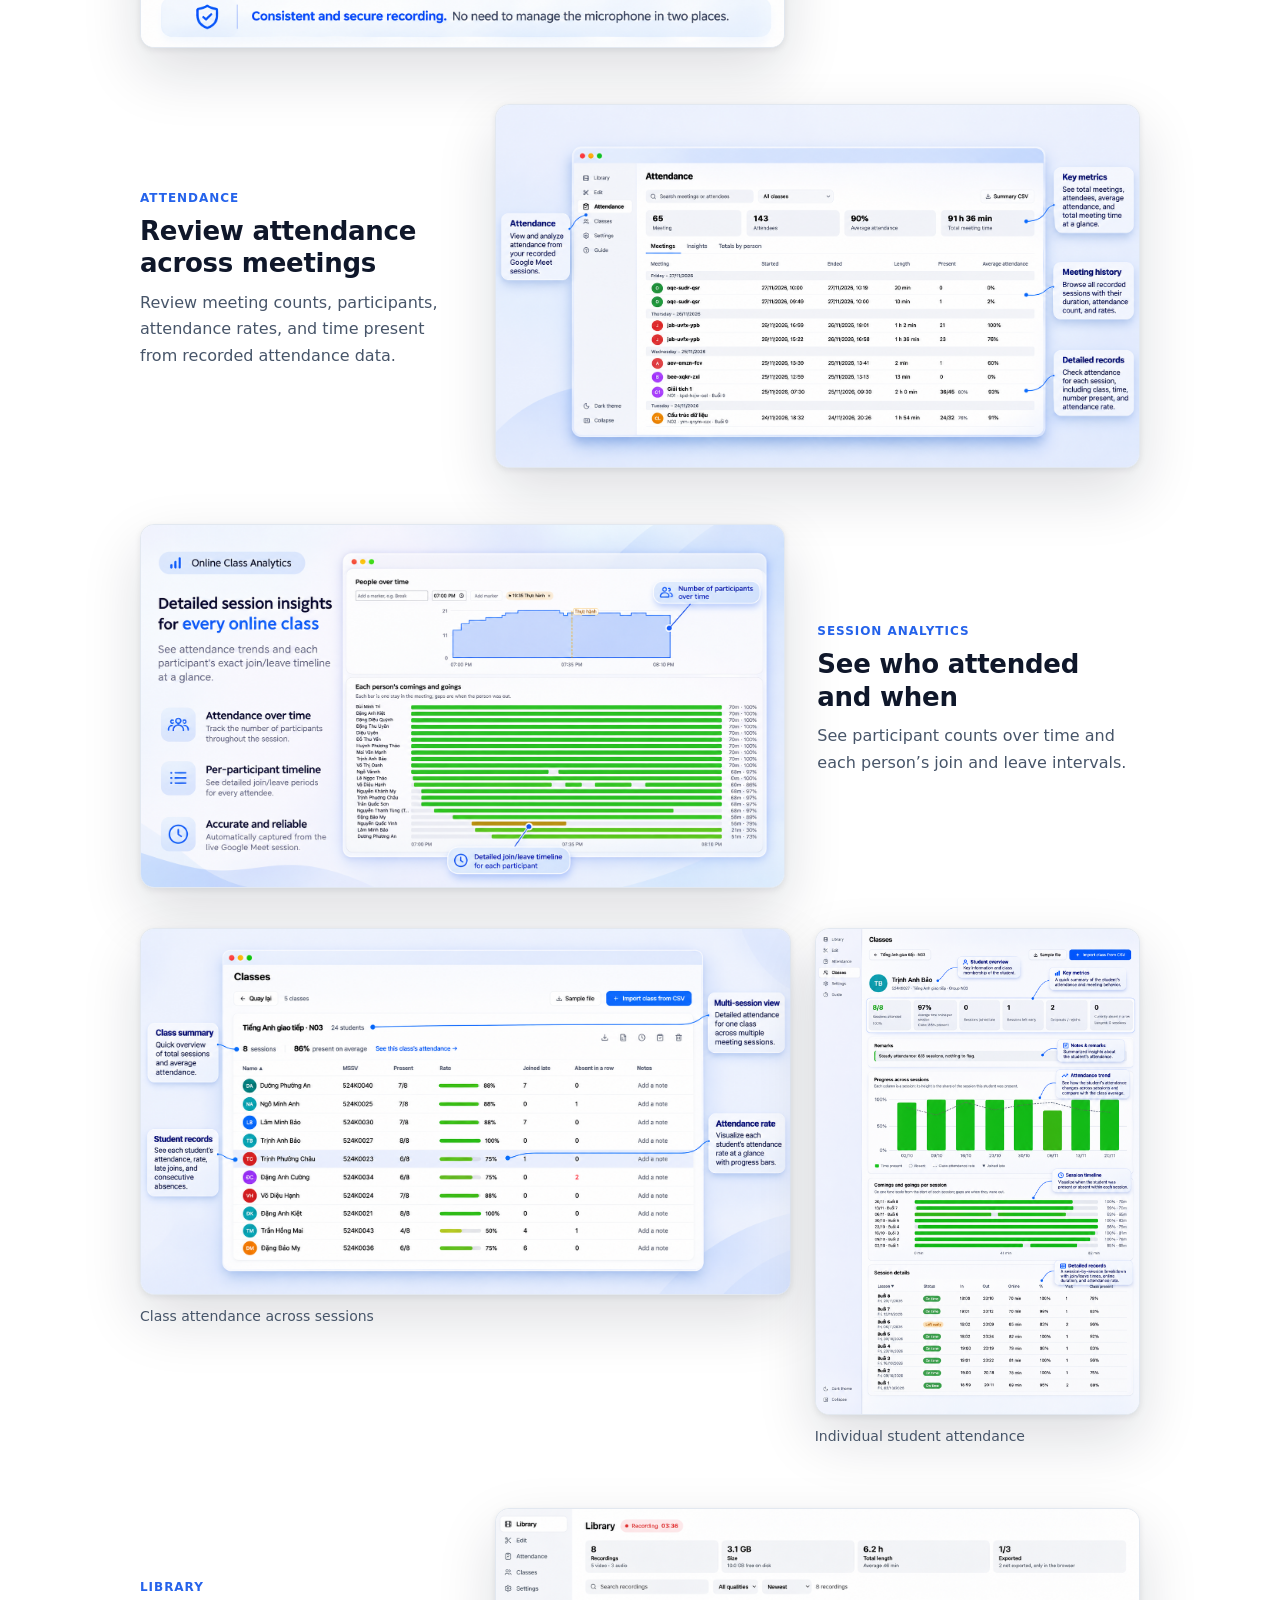
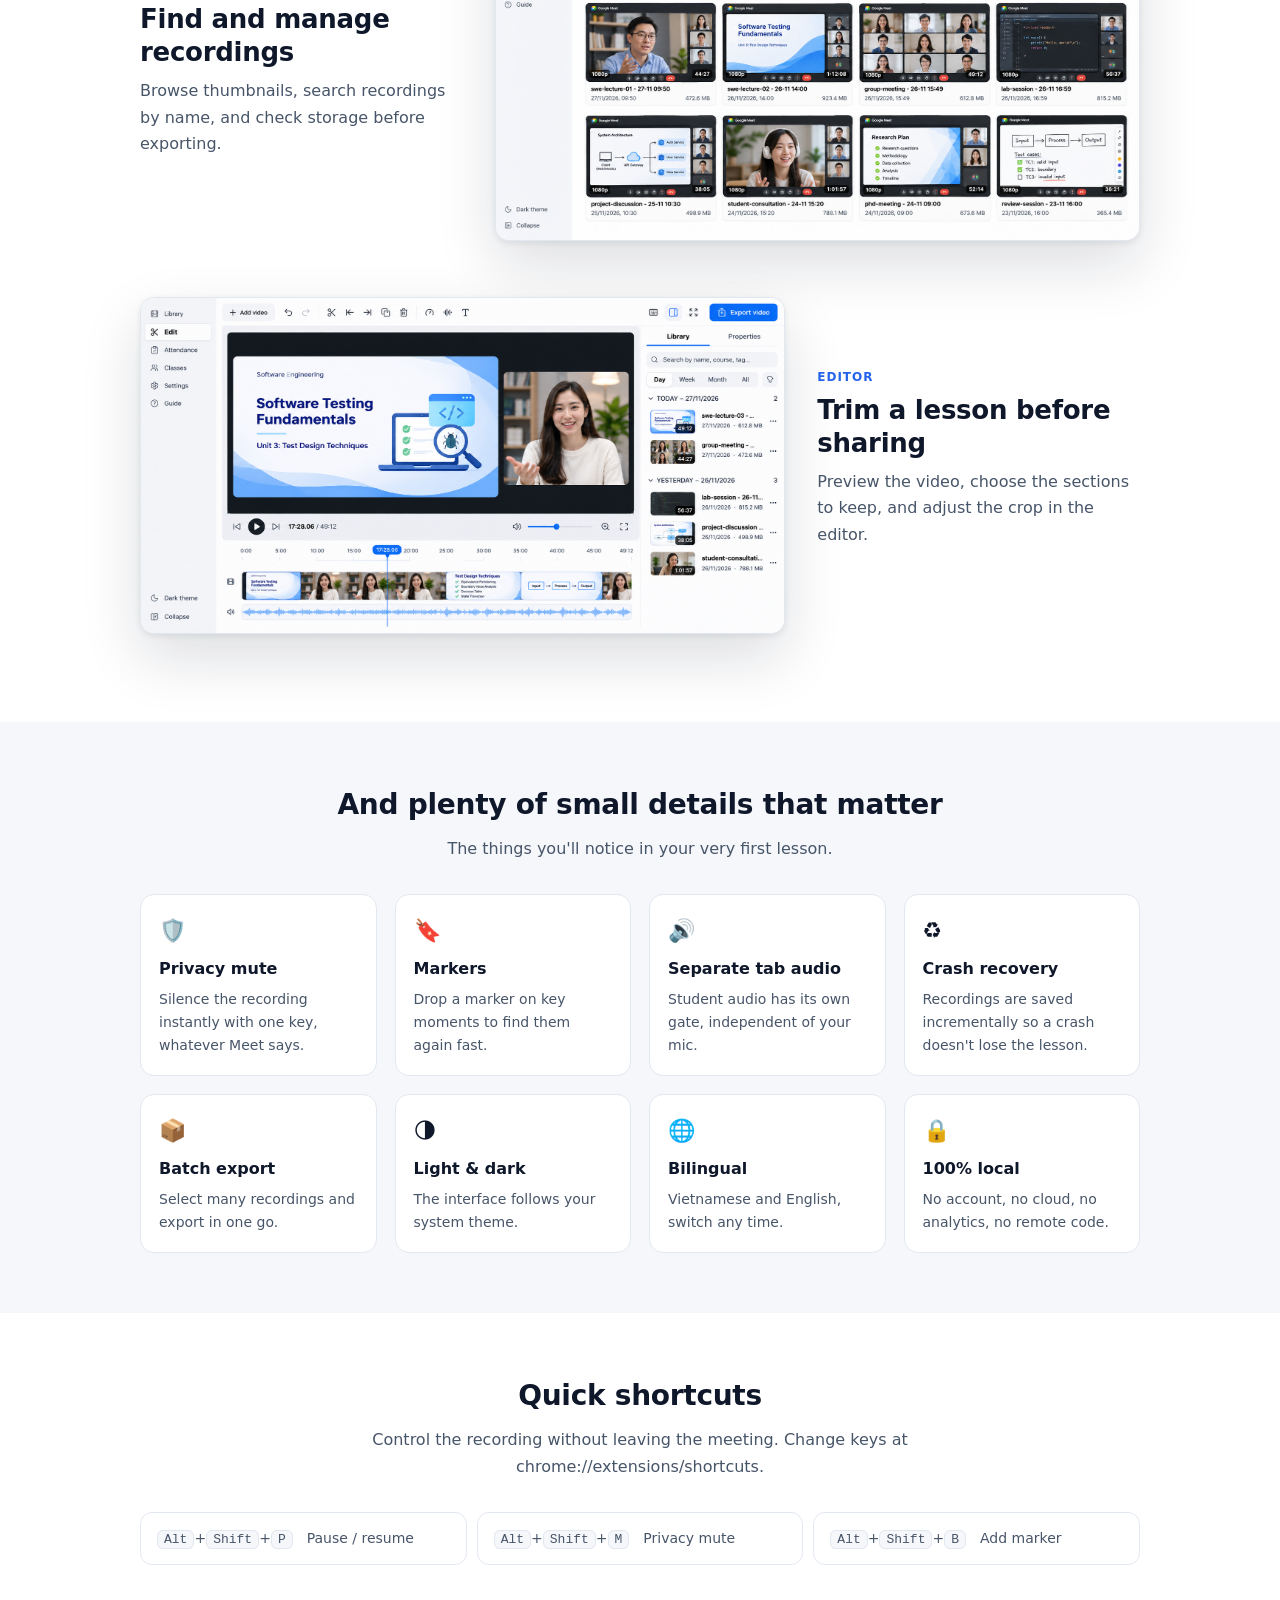
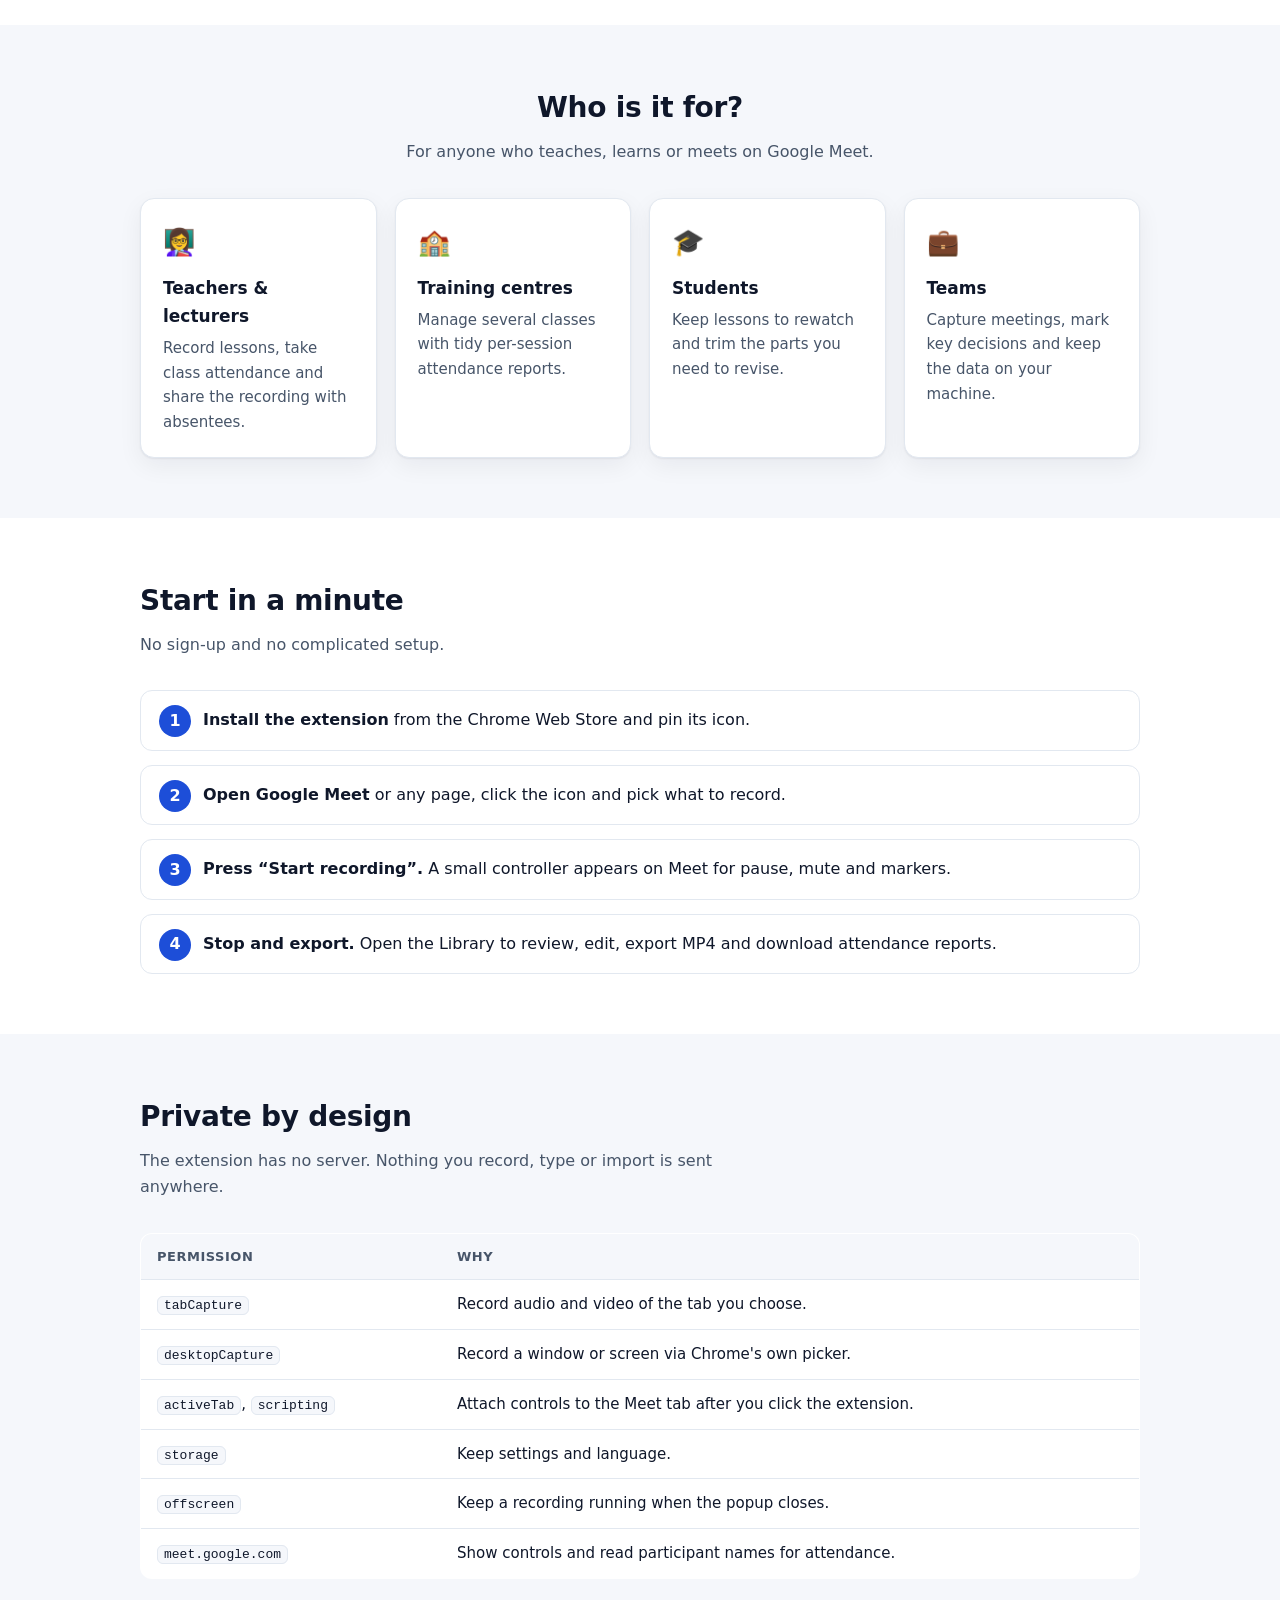
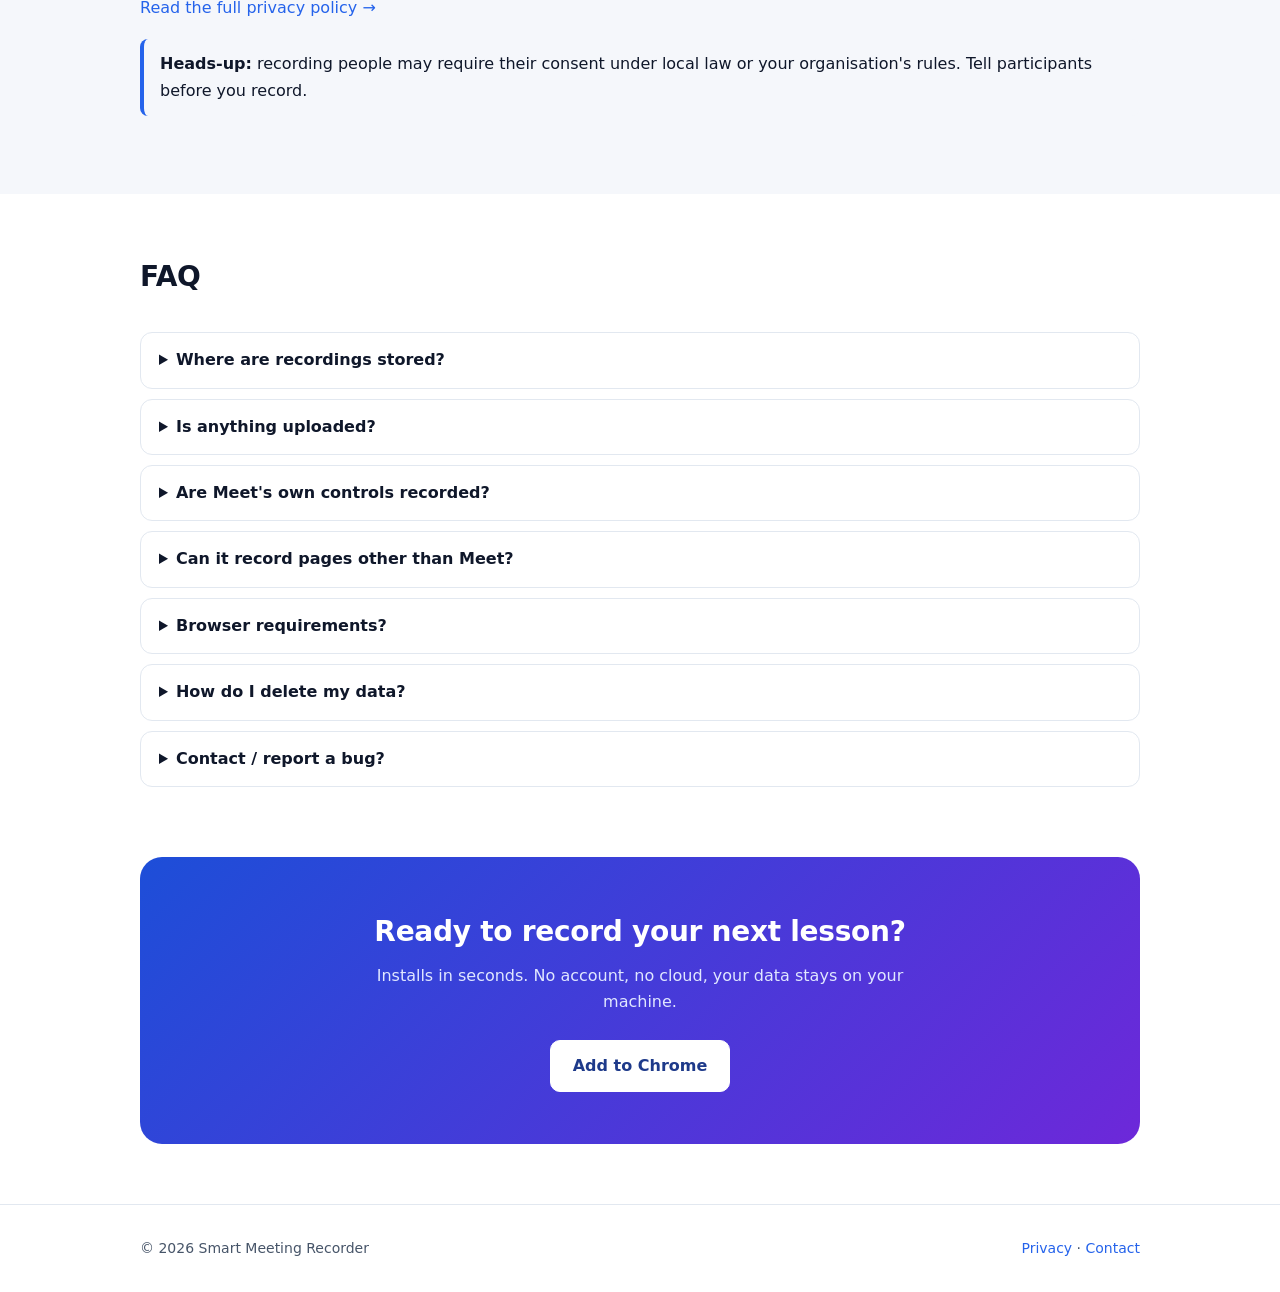
==== commit 9d255e63: "Update product screenshots and feature showcase" ====
--- a/index.html
+++ b/index.html
@@ -8,7 +8,7 @@
 <meta property="og:type" content="website">
 <meta property="og:title" content="Smart Meeting Recorder & Classroom Manager">
 <meta property="og:description" content="Record, take attendance and manage classes on Google Meet. 100% local.">
-<meta property="og:image" content="https://mvmanh.github.io/smart-meeting-recorder/img/og.png">
+<meta property="og:image" content="https://mvmanh.github.io/smart-meeting-recorder/img/hero.png">
 <meta name="twitter:card" content="summary_large_image">
 <link rel="icon" href="favicon.png">
 <link rel="stylesheet" href="style.css">
@@ -37,7 +37,7 @@
     <a class="btn" href="#features"><span data-l="vi">Khám phá tính năng</span><span data-l="en">Explore features</span></a>
   </div>
   <div class="badges"><span class="badge">100% local</span><span class="badge">Manifest V3</span><span class="badge">Tiếng Việt · English</span><span class="badge">Chrome 116+</span></div>
-  <div class="frame hero-shot"><div class="bar"><i></i><i></i><i></i></div><img src="img/hero.png" alt="Smart Meeting Recorder đang ghi một buổi học trên Google Meet" width="1600" height="1000"></div>
+    <a class="frame feature-image hero-shot" href="img/hero.png" aria-label="Recording, attendance and editing overview"><img src="img/hero.png" alt="Tổng quan ghi hình, điểm danh và chỉnh sửa" width="1536" height="1024" fetchpriority="high" decoding="async"></a>
 </div></div>
 
 <div class="wrap"><div class="stats">
@@ -50,7 +50,72 @@
 <section id="features"><div class="wrap">
   <div class="center"><h2><span data-l="vi">Mọi thứ cho buổi học trực tuyến</span><span data-l="en">Everything for online lessons</span></h2>
   <p class="sub"><span data-l="vi">Từ lúc bấm ghi đến lúc có báo cáo chuyên cần, không cần rời trình duyệt.</span><span data-l="en">From pressing record to an attendance report, without leaving your browser.</span></p></div>
-  <div class="show"><div class="txt"><div class="tag"><span data-l="vi">Ghi hình</span><span data-l="en">Recording</span></div><h3><span data-l="vi">Ghi đúng thứ bạn cần, chỉ với vài cú bấm</span><span data-l="en">Capture exactly what you need in a few clicks</span></h3><p><span data-l="vi">Chọn tab, cửa sổ hoặc toàn màn hình rồi ghi, kèm micro, webcam và âm thanh cuộc họp.</span><span data-l="en">Pick a tab, window or the full screen and record it with your microphone, webcam and meeting audio.</span></p><ul class="ticks"><li><span data-l="vi">720p, 1080p hoặc độ phân giải thật của màn hình</span><span data-l="en">720p, 1080p or your screen's full resolution</span></li><li><span data-l="vi">Tự dùng H.264 khi máy có chip mã hóa phần cứng</span><span data-l="en">Uses H.264 automatically when your machine has a hardware encoder</span></li><li><span data-l="vi">Bản ghi tab tiếp tục chạy khi bạn đóng popup</span><span data-l="en">Tab recordings keep running after you close the popup</span></li></ul></div><div class="frame"><div class=bar><i></i><i></i><i></i></div><img src="img/shot-recording.png" alt="Giao diện chọn nguồn ghi" loading="lazy" width="1280" height="800"></div></div><div class="show rev"><div class="txt"><div class="tag"><span data-l="vi">Trên Meet</span><span data-l="en">On Meet</span></div><h3><span data-l="vi">Thanh điều khiển nổi, gọn và không vướng</span><span data-l="en">A floating controller that stays out of the way</span></h3><p><span data-l="vi">Một biểu tượng 60px hiển thị thời gian ghi. Bấm để mở rộng, kéo để di chuyển.</span><span data-l="en">A 60px icon shows the recording time. Click to expand, drag to move.</span></p><ul class="ticks"><li><span data-l="vi">Tạm dừng, tắt mic riêng tư, đánh dấu mốc quan trọng</span><span data-l="en">Pause, privacy-mute the mic, mark important moments</span></li><li><span data-l="vi">Mặc định cắt video phía trên thanh điều khiển nên các nút của Meet không lọt vào bản ghi</span><span data-l="en">Video is cropped above Meet's control bar by default, so its buttons never appear in the recording</span></li><li><span data-l="vi">Mic ghi tự im lặng khi bạn tắt mic trên Meet</span><span data-l="en">The recording mic goes silent when you mute yourself in Meet</span></li></ul></div><div class="frame"><div class=bar><i></i><i></i><i></i></div><img src="img/shot-meet.png" alt="Thanh điều khiển nổi trên Meet" loading="lazy" width="1280" height="800"></div></div><div class="show"><div class="txt"><div class="tag"><span data-l="vi">Webcam</span><span data-l="en">Webcam</span></div><h3><span data-l="vi">Webcam hiện trong video, theo cách bạn muốn</span><span data-l="en">Your webcam in the video, laid out your way</span></h3><p><span data-l="vi">Chèn webcam vào bản ghi và chỉnh trực tiếp, ngay cả khi đang ghi.</span><span data-l="en">Overlay your webcam on the recording and adjust it live, even mid-recording.</span></p><ul class="ticks"><li><span data-l="vi">Hình tròn, bo góc hoặc chữ nhật</span><span data-l="en">Circle, rounded or rectangle</span></li><li><span data-l="vi">Bốn vị trí góc có sẵn hoặc kéo tự do</span><span data-l="en">Four corner presets or free drag</span></li><li><span data-l="vi">Chỉnh kích thước, độ bo và khoảng cách lề</span><span data-l="en">Adjust size, corner radius and padding</span></li></ul></div><div class="frame"><div class=bar><i></i><i></i><i></i></div><img src="img/shot-webcam.png" alt="Trình chỉnh webcam" loading="lazy" width="1280" height="800"></div></div><div class="show rev"><div class="txt"><div class="tag"><span data-l="vi">Điểm danh</span><span data-l="en">Attendance</span></div><h3><span data-l="vi">Điểm danh tự động, không cần ghi tay</span><span data-l="en">Attendance that takes itself</span></h3><p><span data-l="vi">Đọc người tham gia trực tiếp từ Meet, ghép với danh sách lớp bạn đã nhập.</span><span data-l="en">Reads participants straight from Meet and matches them to the class list you imported.</span></p><ul class="ticks"><li><span data-l="vi">Nhập danh sách lớp từ file</span><span data-l="en">Import your class list from a file</span></li><li><span data-l="vi">Ghi giờ vào, giờ ra của từng người</span><span data-l="en">Records each person's join and leave times</span></li><li><span data-l="vi">Xuất báo cáo CSV, Excel hoặc PDF</span><span data-l="en">Export reports as CSV, Excel or PDF</span></li></ul></div><div class="frame"><div class=bar><i></i><i></i><i></i></div><img src="img/shot-attendance.png" alt="Bảng điểm danh" loading="lazy" width="1280" height="800"></div></div><div class="show"><div class="txt"><div class="tag"><span data-l="vi">Thống kê</span><span data-l="en">Insights</span></div><h3><span data-l="vi">Nhìn ra xu hướng chuyên cần của cả lớp</span><span data-l="en">See attendance trends across the class</span></h3><p><span data-l="vi">Biểu đồ trực quan theo từng buổi học và theo từng học viên.</span><span data-l="en">Clear charts per session and per student.</span></p><ul class="ticks"><li><span data-l="vi">Tổng quan nhiều buổi học trong một màn hình</span><span data-l="en">An overview of many sessions on one screen</span></li><li><span data-l="vi">Xem chi tiết từng người</span><span data-l="en">Drill down into each person</span></li><li><span data-l="vi">Hỗ trợ giao diện sáng và tối</span><span data-l="en">Light and dark themes</span></li></ul></div><div class="frame"><div class=bar><i></i><i></i><i></i></div><img src="img/shot-insights.png" alt="Trang thống kê" loading="lazy" width="1280" height="800"></div></div><div class="show rev"><div class="txt"><div class="tag"><span data-l="vi">Thông báo</span><span data-l="en">Announcements</span></div><h3><span data-l="vi">Nghe tên người vào/ra mà không cần nhìn màn hình</span><span data-l="en">Hear who joins or leaves without watching the screen</span></h3><p><span data-l="vi">Tùy chọn đọc to tên người trong danh sách của bạn khi họ vào hoặc rời phòng.</span><span data-l="en">Optionally read aloud the names on your list when they join or leave.</span></p><ul class="ticks"><li><span data-l="vi">Chỉ đọc những người bạn đưa vào danh sách</span><span data-l="en">Only people you add to the list are announced</span></li><li><span data-l="vi">Dùng giọng đọc cục bộ của trình duyệt, tên không gửi đi đâu</span><span data-l="en">Uses your browser's local voices; names are never sent anywhere</span></li><li><span data-l="vi">Mỗi người chỉ được đọc một lần mỗi cuộc họp</span><span data-l="en">Each person is announced once per meeting</span></li></ul></div><div class="frame"><div class=bar><i></i><i></i><i></i></div><img src="img/shot-announce.png" alt="Cài đặt thông báo" loading="lazy" width="1280" height="800"></div></div><div class="show"><div class="txt"><div class="tag"><span data-l="vi">Thư viện</span><span data-l="en">Library</span></div><h3><span data-l="vi">Mọi bản ghi gọn gàng ở một nơi, ngay trên máy bạn</span><span data-l="en">Every recording in one tidy place, on your machine</span></h3><p><span data-l="vi">Tìm lại buổi học nào cũng nhanh, và không mất gì khi có sự cố.</span><span data-l="en">Find any lesson fast, and lose nothing when something goes wrong.</span></p><ul class="ticks"><li><span data-l="vi">Tìm kiếm, xem dung lượng, xuất hàng loạt</span><span data-l="en">Search, see storage totals, batch export</span></li><li><span data-l="vi">Khôi phục bản ghi khi trình duyệt gặp sự cố</span><span data-l="en">Recover recordings after a browser crash</span></li><li><span data-l="vi">Xem lại và xuất file ngay từ Thư viện</span><span data-l="en">Replay and export straight from the Library</span></li></ul></div><div class="frame"><div class=bar><i></i><i></i><i></i></div><img src="img/shot-library.png" alt="Thư viện bản ghi" loading="lazy" width="1280" height="800"></div></div><div class="show rev"><div class="txt"><div class="tag"><span data-l="vi">Trình chỉnh sửa</span><span data-l="en">Editor</span></div><h3><span data-l="vi">Cắt gọn buổi học trước khi chia sẻ</span><span data-l="en">Trim the lesson before you share it</span></h3><p><span data-l="vi">Bỏ phần chờ, ghép nhiều đoạn, cắt khung hình và xuất file nhẹ nhàng.</span><span data-l="en">Drop the waiting time, join clips, crop the frame and export a tidy file.</span></p><ul class="ticks"><li><span data-l="vi">Cắt và ghép nhiều đoạn</span><span data-l="en">Cut and join multiple clips</span></li><li><span data-l="vi">Cắt khung hình theo ý muốn</span><span data-l="en">Crop to the frame you want</span></li><li><span data-l="vi">Xuất MP4 gần như tức thì khi dùng H.264</span><span data-l="en">Near-instant MP4 export with H.264</span></li></ul></div><div class="frame"><div class=bar><i></i><i></i><i></i></div><img src="img/shot-editor.png" alt="Trình chỉnh sửa video" loading="lazy" width="1280" height="800"></div></div>
+  <div class="show">
+    <div class="txt"><div class="tag"><span data-l="vi">Ghi hình</span><span data-l="en">Recording</span></div>
+      <h3><span data-l="vi">Chọn nguồn và thiết bị trước khi ghi</span><span data-l="en">Set up your recording before you start</span></h3>
+      <p><span data-l="vi">Chọn chế độ video hoặc chỉ âm thanh, kiểm tra micro và webcam, rồi chọn chất lượng phù hợp.</span><span data-l="en">Choose video or audio-only mode, check your mic and webcam, and set the recording quality.</span></p>
+    </div>
+    <a class="frame feature-image" href="img/shot-recording.png" aria-label="Set up your recording before you start"><img src="img/shot-recording.png" alt="Chọn nguồn và thiết bị trước khi ghi" width="1536" height="1024" loading="lazy" decoding="async"></a>
+  </div>
+  <div class="show rev">
+    <div class="txt"><div class="tag"><span data-l="vi">Điều khiển trên Meet</span><span data-l="en">Meet controls</span></div>
+      <h3><span data-l="vi">Điều khiển bản ghi ngay trong cuộc họp</span><span data-l="en">Control your recording inside the meeting</span></h3>
+      <p><span data-l="vi">Dùng thanh nổi để theo dõi thời gian, tạm dừng hoặc đánh dấu những đoạn cần tìm lại.</span><span data-l="en">Use the floating toolbar to check elapsed time, pause, or mark moments to find later.</span></p>
+    </div>
+    <a class="frame feature-image" href="img/shot-meet.png" aria-label="Control your recording inside the meeting"><img src="img/shot-meet.png" alt="Điều khiển bản ghi ngay trong cuộc họp" width="1609" height="978" loading="lazy" decoding="async"></a>
+  </div>
+  <div class="show">
+    <div class="txt"><div class="tag"><span data-l="vi">Nội dung trình chiếu</span><span data-l="en">Shared content</span></div>
+      <h3><span data-l="vi">Ghi nội dung đang trình chiếu</span><span data-l="en">Capture the shared presentation</span></h3>
+      <p><span data-l="vi">Khi Meet cung cấp luồng trình chiếu tương thích, tiện ích có thể ghi trực tiếp nội dung chia sẻ qua WebRTC.</span><span data-l="en">When Meet exposes a compatible presentation stream, the extension can capture the shared content directly through WebRTC.</span></p>
+    </div>
+    <a class="frame feature-image" href="img/shot-clean-stream.png" aria-label="Capture the shared presentation"><img src="img/shot-clean-stream.png" alt="Ghi nội dung đang trình chiếu" width="1774" height="887" loading="lazy" decoding="async"></a>
+  </div>
+  <div class="show rev">
+    <div class="txt"><div class="tag"><span data-l="vi">Đồng bộ micro</span><span data-l="en">Microphone sync</span></div>
+      <h3><span data-l="vi">Micro bản ghi theo trạng thái trên Meet</span><span data-l="en">Recording mic follows Google Meet</span></h3>
+      <p><span data-l="vi">Khi bật đồng bộ, tắt mic trên Meet cũng tắt tiếng micro trong bản ghi. Âm thanh cuộc họp có cài đặt riêng.</span><span data-l="en">With sync enabled, muting yourself on Meet also mutes your recording mic. Meeting audio has its own setting.</span></p>
+    </div>
+    <a class="frame feature-image" href="img/shot-mic-sync.png" aria-label="Recording mic follows Google Meet"><img src="img/shot-mic-sync.png" alt="Micro bản ghi theo trạng thái trên Meet" width="1752" height="897" loading="lazy" decoding="async"></a>
+  </div>
+  <div class="show">
+    <div class="txt"><div class="tag"><span data-l="vi">Điểm danh</span><span data-l="en">Attendance</span></div>
+      <h3><span data-l="vi">Xem lại lịch sử các buổi học</span><span data-l="en">Review attendance across meetings</span></h3>
+      <p><span data-l="vi">Xem số buổi, số người tham gia, tỷ lệ và thời lượng có mặt từ dữ liệu điểm danh đã ghi nhận.</span><span data-l="en">Review meeting counts, participants, attendance rates, and time present from recorded attendance data.</span></p>
+    </div>
+    <a class="frame feature-image" href="img/shot-attendance.png" aria-label="Review attendance across meetings"><img src="img/shot-attendance.png" alt="Xem lại lịch sử các buổi học" width="1671" height="941" loading="lazy" decoding="async"></a>
+  </div>
+  <div class="show rev">
+    <div class="txt"><div class="tag"><span data-l="vi">Phân tích buổi học</span><span data-l="en">Session analytics</span></div>
+      <h3><span data-l="vi">Xem ai có mặt theo từng thời điểm</span><span data-l="en">See who attended and when</span></h3>
+      <p><span data-l="vi">Biểu đồ cho thấy số người có mặt theo thời gian. Thanh thời lượng hiển thị các khoảng vào và rời buổi học của từng người.</span><span data-l="en">See participant counts over time and each person’s join and leave intervals.</span></p>
+    </div>
+    <a class="frame feature-image" href="img/shot-insights.png" aria-label="See who attended and when"><img src="img/shot-insights.png" alt="Xem ai có mặt theo từng thời điểm" width="1672" height="941" loading="lazy" decoding="async"></a>
+  </div>
+  <div class="attendance-gallery">
+    <figure>
+      <a class="frame feature-image" href="img/shot-class-attendance.png" aria-label="Class attendance across sessions"><img src="img/shot-class-attendance.png" alt="Bảng chuyên cần của lớp qua nhiều buổi" width="1672" height="941" loading="lazy" decoding="async"></a>
+      <figcaption><span data-l="vi">Chuyên cần của lớp qua nhiều buổi</span><span data-l="en">Class attendance across sessions</span></figcaption>
+    </figure>
+    <figure>
+      <a class="frame feature-image" href="img/shot-student-attendance.png" aria-label="Individual student attendance"><img src="img/shot-student-attendance.png" alt="Chi tiết chuyên cần của một học viên" width="1024" height="1536" loading="lazy" decoding="async"></a>
+      <figcaption><span data-l="vi">Chi tiết chuyên cần của từng học viên</span><span data-l="en">Individual student attendance</span></figcaption>
+    </figure>
+  </div>
+  <div class="show">
+    <div class="txt"><div class="tag"><span data-l="vi">Thư viện</span><span data-l="en">Library</span></div>
+      <h3><span data-l="vi">Tìm và quản lý bản ghi</span><span data-l="en">Find and manage recordings</span></h3>
+      <p><span data-l="vi">Duyệt ảnh thu nhỏ, tìm bản ghi theo tên và xem dung lượng trước khi xuất.</span><span data-l="en">Browse thumbnails, search recordings by name, and check storage before exporting.</span></p>
+    </div>
+    <a class="frame feature-image" href="img/shot-library.png" aria-label="Find and manage recordings"><img src="img/shot-library.png" alt="Tìm và quản lý bản ghi" width="1750" height="899" loading="lazy" decoding="async"></a>
+  </div>
+  <div class="show rev">
+    <div class="txt"><div class="tag"><span data-l="vi">Chỉnh sửa</span><span data-l="en">Editor</span></div>
+      <h3><span data-l="vi">Cắt gọn bài giảng trước khi chia sẻ</span><span data-l="en">Trim a lesson before sharing</span></h3>
+      <p><span data-l="vi">Xem lại video, chọn đoạn cần giữ và chỉnh khung hình trên timeline.</span><span data-l="en">Preview the video, choose the sections to keep, and adjust the crop in the editor.</span></p>
+    </div>
+    <a class="frame feature-image" href="img/shot-editor.png" aria-label="Trim a lesson before sharing"><img src="img/shot-editor.png" alt="Cắt gọn bài giảng trước khi chia sẻ" width="1738" height="905" loading="lazy" decoding="async"></a>
+  </div>
 </div></section>
 
 <section class="alt"><div class="wrap">
@@ -93,7 +158,6 @@
     <tr><td><code>desktopCapture</code></td><td><span data-l="vi">Ghi cửa sổ hoặc màn hình qua hộp chọn của Chrome.</span><span data-l="en">Record a window or screen via Chrome's own picker.</span></td></tr>
     <tr><td><code>activeTab</code>, <code>scripting</code></td><td><span data-l="vi">Gắn thanh điều khiển vào tab Meet sau khi bạn bấm extension.</span><span data-l="en">Attach controls to the Meet tab after you click the extension.</span></td></tr>
     <tr><td><code>storage</code></td><td><span data-l="vi">Lưu cài đặt và ngôn ngữ.</span><span data-l="en">Keep settings and language.</span></td></tr>
-    <tr><td><code>tts</code></td><td><span data-l="vi">Đọc tên người tham gia bằng giọng đọc cục bộ.</span><span data-l="en">Speak participant names with a local voice.</span></td></tr>
     <tr><td><code>offscreen</code></td><td><span data-l="vi">Giữ bản ghi chạy khi popup đóng.</span><span data-l="en">Keep a recording running when the popup closes.</span></td></tr>
     <tr><td><code>meet.google.com</code></td><td><span data-l="vi">Hiện thanh điều khiển và đọc tên người tham gia để điểm danh.</span><span data-l="en">Show controls and read participant names for attendance.</span></td></tr>
   </table>
--- a/style.css
+++ b/style.css
@@ -73,3 +73,16 @@
 @media(max-width:820px){.show,.show.rev{grid-template-columns:1fr;gap:22px}.show.rev .txt{order:0}}
 .nav nav a,.brand span{white-space:nowrap}
 @media(max-width:480px){.brand span{display:none}.nav .wrap{gap:10px}.nav nav{gap:12px}}
+
+.feature-image{display:block;cursor:zoom-in}
+.feature-image:focus-visible{outline:3px solid var(--brand);outline-offset:4px}
+.feature-image.hero-shot{border:1px solid var(--line);border-radius:14px}
+#features .show{grid-template-columns:minmax(0,1fr) minmax(0,2fr);gap:32px}
+#features .show.rev{grid-template-columns:minmax(0,2fr) minmax(0,1fr)}
+.attendance-gallery{display:grid;grid-template-columns:minmax(0,2fr) minmax(0,1fr);gap:24px;padding:12px 0 32px;align-items:start}
+.attendance-gallery figure{margin:0}
+.attendance-gallery figcaption{margin-top:10px;color:var(--muted);font-size:14px}
+@media(max-width:820px){
+  #features .show,#features .show.rev,.attendance-gallery{grid-template-columns:minmax(0,1fr);gap:18px}
+  .attendance-gallery figure:last-child{max-width:520px}
+}
